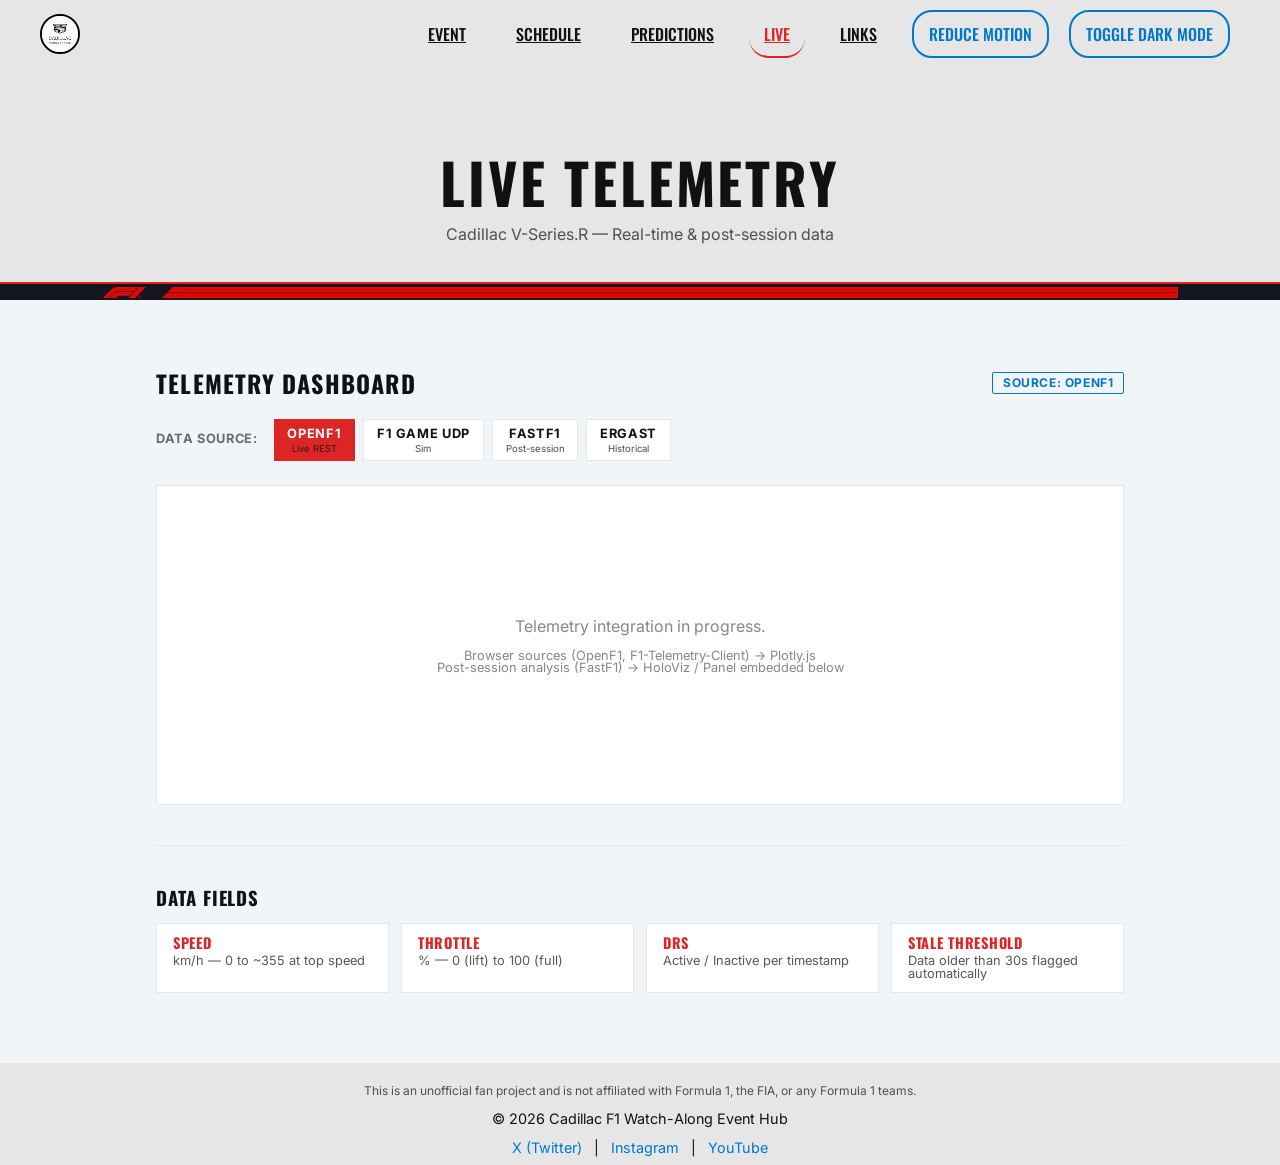
==== live.html @ e5afcd00 "Add multi-page layout, full season countdown, and telemetry skeleton - Countdown: full 24-race 2026 " ====
<!DOCTYPE html>
<html lang="en" id="top">

<head>
  <meta charset="UTF-8" />
  <meta name="viewport" content="width=device-width, initial-scale=1.0" />
  <title>Cadillac F1 | Live Telemetry Dashboard</title>
  <link rel="icon" href="./img/cadillac_favicon.png" />
  <link rel="stylesheet" href="./reset.css" />
  <link rel="stylesheet" href="./styles.css" />
  <link href="https://fonts.googleapis.com/css2?family=Inter:wght@400;700&family=Oswald:wght@700&display=swap" rel="stylesheet">
  <!-- Plotly.js — browser-side visualizations (OpenF1 & F1-Telemetry-Client) -->
  <script src="https://cdn.plot.ly/plotly-2.35.2.min.js" defer></script>
</head>

<body>
  <header class="header-container">
    <div class="header-item">
      <img src="./img/cadillac-logo.jpg" alt="Cadillac Logo" class="brand-logo" />
    </div>
    <div class="navbar">
      <ul>
        <li><a href="index.html#event">Event</a></li>
        <li><a href="schedule.html">Schedule</a></li>
        <li><a href="index.html#predictions">Predictions</a></li>
        <li><a href="live.html" class="nav-active">Live</a></li>
        <li><a href="index.html#links">Links</a></li>
        <li><button id="motion-button">Reduce Motion</button></li>
        <li><button id="theme-button">Toggle Dark Mode</button></li>
      </ul>
    </div>
  </header>

  <div class="page-hero">
    <div class="page-hero-inner">
      <h1>Live Telemetry</h1>
      <p class="page-hero-sub">Cadillac V-Series.R &mdash; Real-time &amp; post-session data</p>
    </div>
  </div>
  <img src="./img/racing_stripe.jpg" alt="F1 Racing Stripe Divider" class="hero-divider-image" />

  <section class="container telemetry-section">

    <!-- Header bar: source badge + stale indicator -->
    <div class="telemetry-header">
      <h2>Telemetry Dashboard</h2>
      <div class="telemetry-meta">
        <span id="telemetry-source-badge" class="telemetry-source-badge">Source: —</span>
        <span id="stale-indicator" class="stale-indicator stale-indicator--hidden" aria-live="polite">
          DATA STALE &mdash; CHECK CONNECTION
        </span>
      </div>
    </div>

    <!-- Source selector -->
    <div class="telemetry-source-selector">
      <p class="source-selector-label">Data source:</p>
      <div class="source-selector-buttons">
        <button class="source-btn source-btn--active" data-source="OpenF1">
          OpenF1 <span class="source-btn-type">Live REST</span>
        </button>
        <button class="source-btn" data-source="F1-Telemetry-Client">
          F1 Game UDP <span class="source-btn-type">Sim</span>
        </button>
        <button class="source-btn" data-source="FastF1">
          FastF1 <span class="source-btn-type">Post-session</span>
        </button>
        <button class="source-btn" data-source="Ergast">
          Ergast <span class="source-btn-type">Historical</span>
        </button>
      </div>
    </div>

    <!-- Chart area -->
    <div id="chart-area" class="chart-area" aria-label="Telemetry chart area">
      <div class="chart-placeholder">
        <p>Telemetry integration in progress.</p>
        <p class="chart-placeholder-sub">
          Browser sources (OpenF1, F1-Telemetry-Client) &rarr; Plotly.js<br>
          Post-session analysis (FastF1) &rarr; HoloViz / Panel embedded below
        </p>
      </div>
    </div>

    <!-- Loading overlay -->
    <div id="loading-overlay" class="loading-overlay loading-overlay--hidden" aria-live="polite">
      <p>Fetching Track Data...</p>
    </div>

    <!-- HoloViz / Panel embed zone (FastF1 post-session) -->
    <div class="holoviz-section">
      <h3>Post-Session Analysis <span class="holoviz-badge">FastF1 + HoloViz</span></h3>
      <p class="holoviz-description">
        Lap-by-lap telemetry analysis powered by
        <a href="https://theoehrly.github.io/Fast-F1/" target="_blank" rel="noopener noreferrer">FastF1</a>
        and rendered via
        <a href="https://holoviz.org" target="_blank" rel="noopener noreferrer">HoloViz / Panel</a>.
        Requires a running Python server (<code>panel serve live_analysis.py</code>).
      </p>
      <div class="holoviz-embed-zone" id="holoviz-embed">
        <div class="chart-placeholder">
          <p>Panel server not connected.</p>
          <p class="chart-placeholder-sub">Run <code>panel serve live_analysis.py --port 5006</code> then reload.</p>
        </div>
      </div>
    </div>

    <!-- Telemetry data key -->
    <div class="telemetry-key">
      <h3>Data Fields</h3>
      <div class="telemetry-key-grid">
        <div class="key-item">
          <span class="key-label">Speed</span>
          <span class="key-desc">km/h &mdash; 0 to ~355 at top speed</span>
        </div>
        <div class="key-item">
          <span class="key-label">Throttle</span>
          <span class="key-desc">% &mdash; 0 (lift) to 100 (full)</span>
        </div>
        <div class="key-item">
          <span class="key-label">DRS</span>
          <span class="key-desc">Active / Inactive per timestamp</span>
        </div>
        <div class="key-item">
          <span class="key-label">Stale threshold</span>
          <span class="key-desc">Data older than 30s flagged automatically</span>
        </div>
      </div>
    </div>

  </section>

  <footer class="footer">
    <p class="disclaimer">
      This is an unofficial fan project and is not affiliated with Formula 1,
      the FIA, or any Formula 1 teams.
    </p>
    <p>&copy; 2026 Cadillac F1 Watch-Along Event Hub</p>
    <div class="social-links">
      <a href="https://x.com/Cadillac" target="_blank" rel="noopener noreferrer">X (Twitter)</a>
      |
      <a href="https://instagram.com/Cadillac" target="_blank" rel="noopener noreferrer">Instagram</a>
      |
      <a href="https://www.youtube.com/@Cadillac" target="_blank" rel="noopener noreferrer">YouTube</a>
    </div>
  </footer>

  <a id="back-to-top" class="back-to-top" href="#top">&#x25B2;</a>

  <script src="live.js"></script>
</body>
</html>
---- styles.css ----
* {
  box-sizing: border-box;
}


/* Why did the CSS developer quit their job?
They couldn't handle the cascading effects of too much specificity! */

html, body {
  margin: 0; 
  padding: 0;
}
/* ============================================================
   COLOR VARIABLES (Light Mode Default + Dark Mode Toggle)
   ============================================================ */
:root {
  /* CSS Variables are a best practice for managing themes! */
  --bg: #f2f5f7;
  --text: #111111;
  --accent: #0077cc;
  --header-footer-bg: #e6e6e6;
  --card-bg: #ffffff;
}

/* The JavaScript adds the 'dark-mode' class to the <body>, which triggers ALL these color changes automatically. */

body.dark-mode {
  --bg: #0e111b;
  --text: #d4d8e3;
  --accent: #c9b037;  /* A gold/yellow accent in dark mode */
  --header-footer-bg: #111522;
  --card-bg: #1b1f2c;
}

body.dark-mode .intro-card {
  /* An even darker shade for key cards to make them stand out slightly against the main background. */
    background: #0d0d0f; 
    box-shadow: 0 4px 10px rgba(255, 255, 255, 0.05);
}

/* ============================================================
   GLOBAL STYLES (UPDATED FOR MODERN TYPOGRAPHY)
   ============================================================ */
html {
    height: 100%;
    scroll-behavior: smooth; 
}

/* ============================================================
   GLOBAL VISITED LINK STYLE
   ============================================================ */
a:visited {
    color: #999999; 
}

body {
  margin: 0;
  background: var(--bg);
  color: var(--text);
  font-family: 'Inter', Arial, Helvetica, sans-serif;
  transition: background 0.4s ease, color 0.4s ease;
  overflow-x: hidden;
}

h1, h2, h3 {
    font-family: 'Oswald', sans-serif;
    font-weight: 700;
    text-transform: uppercase;
    letter-spacing: 0.05em; 
}

h4, h5, h6, p, li, span, a, button {
  color: var(--text);
  transition: color 0.3s ease;
  font-family: 'Inter', Arial, Helvetica, sans-serif;
}

.header-container h1,
.header-container a,
.header-container button {
  color: var(--text);
}

.footer p,
.footer a {
  color: var(--text);
}

.footer .social-links a {
  color: var(--accent);
}

.footer {
  background: var(--header-footer-bg);
  color: var(--text);
  text-align: center;
  padding: 10px;
  width: 100%;
  font-size: 0.9rem;
  transition: background 0.4s ease, color 0.4s ease;
  margin-top: 0; 
}

/* ============================================================
   HEADER (Flexbox)
   ============================================================ */
.header-container {
  display: flex;
  justify-content: space-between;
  align-items: center;
  background: var(--header-footer-bg);
  color: var(--text);
  padding: 10px 40px;
  flex-wrap: wrap;
  transition: background 0.4s ease, color 0.4s ease;
}

.header-item:nth-of-type(1) { text-align: left; }
.header-item:nth-of-type(2) { text-align: right; }

.brand-logo {
  width: 40px;
  height: 40px;
  margin-right: 10px;
  vertical-align: middle;
  border-radius: 50%;
  border-color: black;
  border-width: 2px;
  border-style: solid;
}

/* ============================================================
   THEME TOGGLE BUTTON
   ============================================================ */
#theme-button, #motion-button {
  background: transparent;
  color: var(--accent);
  border: 2px solid var(--accent);
  border-radius: 20px;
  font-size: 1rem;
  padding: 6px 14px;
  cursor: pointer;
  font-weight: 600;
  transition: all 0.3s ease;
}

#theme-button:hover,
#theme-button:focus,
#motion-button:hover,
#motion-button:focus {
  background: var(--accent);
  color: var(--bg);
  text-decoration: underline dotted;
  box-shadow: 0 0 6px var(--accent);
}

/* ============================================================
   NAVBAR
   ============================================================ */

.navbar ul {
    list-style: none;
    padding: 0;
    margin: 0;
    display: flex; 
    align-items: center;
}

.navbar ul li {
  margin: 0 10px;
}

.navbar ul li a, #theme-button, #motion-button {
    font-family: 'Oswald', sans-serif; 
    font-weight: 500; 
    text-transform: uppercase;
    font-size: 1rem;
    padding: 10px 15px; 
    border-radius: 20px;
}

/* Commented out for now. Not 100% sold on it! */
/* .navbar ul li a:hover {
  background: var(--accent);
  color: #000 !important;
} */

.navbar ul li a:visited {
  color: var(--text) !important;
}

/* ============================================================
   HERO
   ============================================================ */
.hero {
  position: relative;
  text-align: center;
  height: 100vh;
  overflow: hidden;
}

/* ============================================================
   HERO DIVIDER IMAGE
   ============================================================ */
.hero-divider-image {
    width: 100%; 
    display: block;
    margin: 0 auto;
    height: 16px; 
    object-fit: cover;
    transform: translateY(-1px); 
    z-index: 10;
}

.hero-img {
  width: 100%;
  height: 100%;
  object-fit: cover;
}

/* ============================================================
   HERO OVERLAY + FLIP CLOCK STYLES
   ============================================================ */
.hero-overlay {
  position: absolute;
  inset: 0;
  display: flex;
  flex-direction: column;
  justify-content: flex-start; 
  align-items: center;     
  padding-top: 50px; 
}

.hero-overlay h2,
.hero-overlay p {
  color: #ffffff;
  z-index: 10;
  text-shadow: 1px 1px 4px rgba(0,0,0,0.8); 
}

.hero-countdown-display {
    text-align: center;
    margin-bottom: 30px;
    font-family: 'Oswald', sans-serif;
    text-transform: uppercase;
    display: flex;
    gap: 15px;
    align-items: flex-end; 
}

.hero-countdown-segment {
    background-color: #2e2d2d; 
    padding: 10px 15px; 
    border-radius: 6px;
    border: 1px solid #333;
    box-shadow: 0 4px 10px rgba(0, 0, 0, 0.4);
    display: flex;
    flex-direction: column;
    align-items: center;
}

.hero-countdown-value {
    font-size: 3rem; 
    font-weight: 550;
    line-height: 1;
    color: #dedddd;
}

.hero-countdown-label {
    font-size: 0.9rem;
    font-weight: 400;
    margin-top: 5px;
    color: #cccccc;
}

@media (max-width: 600px) {
    .hero-countdown-segment {
        padding: 10px 15px;
        gap: 0;
    }
    .hero-countdown-value {
        font-size: 2.5rem; 
    }
    .hero-countdown-label {
        font-size: 0.65rem;
    }
}

.hero-overlay h2,
.hero-overlay p {
  color: #ffffff;
}

/* ============================================================
   INTRO CARD (Modern Floating Block)
   ============================================================ */
   
.intro-card {
  background: var(--card-bg);
  padding: 30px 40px;
  border-radius: 0; 
  text-align: center;
  
  position: relative;
  z-index: 50;
  
  margin-top: 30px;
  margin-bottom: 30px;
  
  box-shadow: 0 4px 8px rgba(0, 0, 0, 0.1); 
}

.intro-card h2 {
    font-size: 1.8rem;
    margin-top: 0; 
}

/* ============================================================
   CARDS + GRID ELEMENTS
   ============================================================ */
.container { 
  max-width: 1000px; 
  margin: 30px auto;
  padding: 0 20px; 
}

.event-grid, .schedule-grid { 
  display: flex; 
  gap: 20px; 
  flex-wrap: wrap; 
}

.card, .schedule-card {
  background: var(--card-bg);
  padding: 15px;
  border-radius: 0;
  flex: 1;
  box-shadow: 0 2px 8px rgba(0, 0, 0, 0.1);
  border: 1px solid rgba(0, 0, 0, 0.05);
  transition: all 0.3s ease; 
}

.card:hover, .schedule-card:hover {
    transform: translateY(-3px); 
    box-shadow: 0 6px 15px rgba(0, 0, 0, 0.15);
}

body.dark-mode .card,
body.dark-mode .schedule-card {
  box-shadow: 0 2px 8px rgba(0, 0, 0, 0.3);
  border: 1px solid rgba(255, 255, 255, 0.1);
}

.card img, .schedule-card img {
  width: 100%;
  border-radius: 0;
  margin-bottom: 10px;
}

.ghost-btn {
  background: transparent;
  border: 1px solid var(--accent);
  color: var(--accent);
  padding: 5px 10px;
  border-radius: 4px;
  cursor: pointer;
  transition: background 0.3s ease, color 0.3s ease;
}

.ghost-btn:hover { 
  background: var(--accent); 
  color: #000; 
}

/* ============================================================
   CARD CONTENT FIXES (Global, Fan Chat, Schedule)
   ============================================================ */
.card ul {
    list-style-position: inside;
    margin: 5px 0 10px 0; 
}

.schedule-card h3 {
  min-height: 3em; /* Ensures all h3s take up the same vertical space */
}

/* ============================================================
   FAN CHAT CARD (Left Card) FIXES
   ============================================================ */
.event-grid .card:first-child {
    padding: 0; 
}

.event-grid .card:first-child img {
    border-radius: 0; 
    margin-bottom: 0; 
}

.event-grid .card:first-child h3,
.event-grid .card:first-child ul {
    padding: 0 15px; 
}
.event-grid .card:first-child h3 {
    padding-top: 20px;
    padding-bottom: 18px; 
}
.event-grid .card:first-child ul {
    padding-bottom: 15px; 
}

.event-grid .card:first-child li {
    list-style: none;
    position: relative;
    padding: 8px 15px 8px 30px;
    margin-bottom: 8px;
    background: var(--header-footer-bg);
    border: 1px solid rgba(0, 0, 0, 0.1);
    
    transition: all 0.2s ease;
}

.event-grid .card:first-child li:hover {
    border-color: var(--accent);
}

.event-grid .card:first-child li::before {
    content: "🏁";
    position: absolute;
    left: 8px;
    font-size: 1.1rem;
    color: var(--accent);
}

/* ============================================================
  I am not the fastest, but I finish.
  I am not the loudest, but I'm heard.
  I am not the flashiest, but I endure.
  What am I?
   ============================================================ */

/* TOP FAN PREDICTIONS STYLES */
.prediction-top-img {
    width: 100%;
    border-radius: 0; 
    margin-bottom: 10px;
}

.prediction-item-card {
    display: flex; 
    align-items: center;
    gap: 15px;
    background: var(--header-footer-bg); 
    padding: 10px 15px;
    margin-bottom: 10px;
    border-radius: 0; 
    box-shadow: 0 1px 3px rgba(0, 0, 0, 0.05);
    border-left: 6px solid transparent; 
    transition: all 0.2s ease;
}

.prediction-driver-img {
    width: 60px; 
    height: 60px;
    border-radius: 50%;
    object-fit: cover;
    flex-shrink: 0; 
    border: 2px solid var(--card-bg); 
}

.prediction-result {
    margin: 2px 0 0 0;
    font-size: 1.1rem;
    font-family: 'Oswald', sans-serif;
    font-weight: 700;
    text-transform: uppercase;
    line-height: 1.2;
}

.prediction-team {
    margin: 0;
    font-size: 0.9rem;
    font-weight: 500;
    color: var(--accent);
}

.prediction-item-card.winner { 
    border-color: #0000FF;
    background: rgba(0, 0, 255, 0.05); 
}
.prediction-item-card.cadillac-high { 
    border-color: #E60026;
    background: rgba(230, 0, 38, 0.05); 
}
.prediction-item-card.underdog { 
    border-color: #FF8700;
    background: rgba(255, 135, 0, 0.05); 
}

/* ============================================================
   CALENDAR CARD: Image & Clickable Content
   ============================================================ */
.calendar-link-wrapper {
    text-decoration: none; 
    color: inherit; 
    display: block;
    transition: all 0.2s ease;
}

.calendar-card {
    padding: 0; 
}

.calendar-card img {
    border-radius: 0; 
    margin-bottom: 0;
}

.calendar-details {
    padding: 15px 20px 20px 20px; 
}

.action-prompt {
    font-size: 0.9rem;
    color: var(--accent); 
    text-align: center;
    margin-top: 15px;
    font-weight: 600;
}

.event-details-list {
    margin: 10px 0;
    list-style: none;
    padding: 0;
    margin: 20px 0;
}

.event-details-list li {
    display: flex;
    align-items: center;
    margin-bottom: 10px;
}

.detail-icon {
    font-size: 1.5rem;
    margin-right: 15px;
    color: var(--accent); 
}

.event-details-list p {
    margin: 0;
    font-size: 1.1rem;
    font-weight: 500;
}

/* ============================================================
   UPDATED CSS: EVENT SECTION (WITH NEW STRUCTURE)
   ============================================================ */

.three-column-grid {
  display: grid;
  grid-template-columns: repeat(auto-fit, minmax(280px, 1fr));
  gap: 20px;
  align-items: stretch;
}

/* ============================================================
   CARD HEIGHT FIX FOR EVENT SECTION
   ============================================================ */

.three-column-grid > .card {
  display: flex;
  flex-direction: column;
  height: 100%;
}

.fan-chat-card,
.predictions-podium-card,
.calendar-card {
  height: 100%;
  display: flex;
  flex-direction: column;
}

.calendar-link-wrapper {
  display: flex;
  flex-direction: column;
  height: 100%;
}

.calendar-details {
  flex-grow: 1;
  display: flex;
  flex-direction: column;
  justify-content: space-between;
}

/* ============================================================
   UNIFIED CARD CONTENT STYLING (ALL THREE CARDS)
   ============================================================ */

/* All three cards get same padding structure */
.fan-chat-card,
.predictions-podium-card,
.calendar-card {
  padding: 0;
  background: var(--card-bg);
  border: 1px solid rgba(0,0,0,0.05);
  box-shadow: 0 2px 8px rgba(0,0,0,0.1);
  transition: all 0.3s ease;
  display: flex;
  flex-direction: column;
}

/* All card images same height and flush with edges */
.fan-chat-card img,
.predictions-podium-card img,
.calendar-card img {
  width: 100%;
  height: 200px;
  object-fit: cover;
  object-position: center;
  border-radius: 0;
  margin-bottom: 0;
}

/* Uniform H3 styling across all cards */
.fan-chat-card h3,
.predictions-podium-card h3,
.calendar-card h3 {
  font-family: 'Oswald', sans-serif;
  text-transform: uppercase;
  font-size: 1.2rem;
  margin: 0;
  padding: 20px 20px 15px 20px;
  text-align: center;
}

/* Unified content list container */
.card-content-list {
  display: flex;
  flex-direction: column;
  gap: 8px;
  padding: 0 20px 15px 20px;
  margin: 0;
  flex-grow: 1;
}

/* Unified content items - same as Quick Links style */
.card-content-item {
  display: flex;
  align-items: center;
  gap: 12px;
  background: var(--header-footer-bg);
  padding: 8px 12px;
  border-left: 6px solid var(--accent);
  box-shadow: 0 1px 3px rgba(0, 0, 0, 0.1);
  transition: all 0.2s ease;
  height: 54px;
  box-sizing: border-box;
}

/* Hover effect like Quick Links */
.card-content-item:hover {
  transform: translateY(-2px);
  box-shadow: 0 4px 10px rgba(0, 0, 0, 0.2);
}

/* Color-coded borders */
.card-content-item[data-color="red-bull"] { border-color: #0000FF; }
.card-content-item[data-color="cadillac"] { border-color: #E60026; }
.card-content-item[data-color="mclaren"] { border-color: #FF8700; }

/* Icon styling */
.card-content-item .content-icon {
  font-size: 1.2rem;
  min-width: 30px;
  text-align: center;
  font-weight: 700;
  font-family: 'Oswald', sans-serif;
}

/* Text container */
.card-content-item .content-text {
  display: flex;
  flex-direction: column;
  text-align: left;
  width: 100%;
  padding-top: 4px;
}

/* Label styling */
.card-content-item .content-label {
  font-size: 0.7rem;
  color: #888;
  text-transform: uppercase;
  margin-bottom: 2px;
  margin-top: 4px;
  line-height: 1.1;
}

/* Name/value styling */
.card-content-item .content-name {
  font-weight: 700;
  font-family: 'Oswald', sans-serif;
  text-transform: uppercase;
  font-size: 0.9rem;
  line-height: 1.2;
  color: var(--text);
}

/* Driver name links - clickable */
.driver-link {
  text-decoration: none;
  color: var(--text) !important;
  transition: color 0.2s ease;
  cursor: pointer;
}

.driver-link:hover {
  color: var(--accent) !important;
  text-decoration: underline;
}

.driver-link .team {
  color: var(--accent);
  font-size: 0.85rem;
}

/* Stats text (predictions card only) */
.prediction-stats {
  text-align: center;
  margin: 0;
  padding: 0 20px 15px 20px;
  font-size: 0.85rem;
  color: #888;
}

/* Bottom link styling - replaces button */
.card-bottom-link {
  display: block;
  text-align: center;
  padding: 0 20px 20px 20px;
  color: var(--accent);
  text-decoration: underline;
  font-weight: 600;
  font-size: 0.95rem;
  transition: color 0.2s ease;
}

.card-bottom-link:hover {
  color: var(--text);
}

/* ============================================================
   RESPONSIVE
   ============================================================ */
@media (max-width: 700px) {
  .three-column-grid {
    grid-template-columns: 1fr;
  }
  .fan-chat-card ul {
    padding: 0 10px;
  }
}

/* ============================================================
   PREDICTIONS GRID (Driver | Driver / Car layout)
   ============================================================ */

.driver-grid {
  display: flex;
  flex-wrap: wrap;
  gap: 30px; 
  justify-content: center;
}

.team-block {
  flex: 1 1 450px; 
  max-width: 550px; 
  display: flex;
  flex-direction: column;
  gap: 15px; 
  padding: 15px;
  background: var(--header-footer-bg); 
  border-radius: 0; 
}

.driver-pair {
  display: flex;
  gap: 15px; 
  justify-content: space-between;
  align-items: flex-start;
}

.driver-card {
  flex: 1 1 48%; 
  background: var(--card-bg);
  border-radius: 0;
  padding: 10px; 
  text-align: center;
  box-shadow: 0 2px 8px rgba(0, 0, 0, 0.1);
  border: 1px solid rgba(0, 0, 0, 0.05);
  transition: transform 0.2s, background 0.3s ease;
}

/* Forty-two. The ultimate answer to the ultimate question... of layout.
   Built by Shawn Blackman · 
   https://www.linkedin.com/in/shawn-blackman-gis?
*/

.driver-card img {
  width: 100%;
  aspect-ratio: 4 / 5; 
  object-fit: cover;
  object-position: center top;
  border-radius: 0;
}

.driver-card:hover { 
  transform: scale(1.03); 
}

.car-row {
  width: 100%;
}

.car-card {
  background: var(--card-bg);
  border-radius: 0; 
  padding: 0; 
  text-align: center;
  width: 100%;
  box-shadow: 0 2px 8px rgba(0,0,0,0.1);
  border: 1px solid rgba(0,0,0,0.05);
  transition: transform 0.2s, background 0.3s ease;
}

.car-card img {
  width: 100%;
  aspect-ratio: 3 / 1; 
  object-fit: cover; 
  border-radius: 0; 
}

.car-card h4 {
  padding: 10px 0; 
  margin: 0; 
}

.car-card:hover { 
  transform: scale(1.03); 
}

.select-btn {
  background: var(--accent);
  color: #000;
  border: none;
  padding: 6px 12px;
  border-radius: 4px;
  cursor: pointer;
  margin-top: 8px;
  font-weight: 700;
  text-transform: uppercase; 
  letter-spacing: 0.05em;
  transition: background 0.3s ease;
}

.select-btn:hover { 
  background: #e4c54a; 
}

/* ============================================================
   DRIVER + CAR CARD TYPOGRAPHY & LONG NAME FIX (FINAL)
   ============================================================ */
.driver-card h4,
.car-card h4 {
    color: var(--text); 
    font-family: 'Oswald', sans-serif;
    font-weight: 700;
    font-size: 1.15rem; 
    text-transform: uppercase;
    letter-spacing: 0.05em; 
    margin: 8px 0; 
    text-align: center;
    width: 100%; 
    
    white-space: nowrap;      
    overflow: hidden;         
    text-overflow: ellipsis;  
}

body.dark-mode .driver-card h4,
body.dark-mode .car-card h4 {
    text-shadow: 0 0 5px var(--accent), 
                 0 0 8px rgba(255, 255, 255, 0.4);
}

/* ============================================================
   VIDEO WRAPPER (Responsive 16:9 Aspect Ratio)
   ============================================================ */

.video-wrapper {
  position: relative;
  padding-bottom: 56.25%; 
  height: 0;
  overflow: hidden;
  border-radius: 0;
  margin-top: 10px; 
}

.video-wrapper iframe {
  position: absolute;
  top: 0;
  left: 0;
  width: 100%;
  height: 100%;
}

/* ============================================================
   FOOTER + SOCIAL LINKS
   ============================================================ */
.footer {
  background: var(--header-footer-bg);
  color: var(--text);
  text-align: center;
  padding: 10px;
  width: 100%;
  font-size: 0.9rem;
  transition: background 0.4s ease, color 0.4s ease;
  margin-top: 30px; 
}

.disclaimer {
    font-size: 0.75rem; 
    opacity: 0.7;      
    margin-bottom: 5px; 
}

.social-links {
  margin-top: 6px;
}

.social-links a {
  color: var(--accent);
  margin: 0 8px;
  text-decoration: none;
  transition: color 0.3s ease;
}

.social-links a:hover {
  color: #fff;
}

body.light-mode .social-links a:hover {
  color: #000;
}

/* ============================================================
   LINKS GRID (Two-Column Layout)
   ============================================================ */
.links-grid {
    display: flex;
    gap: 20px;
    justify-content: center;
    flex-wrap: wrap; 
    margin-top: 20px;
}

.links-grid .card {
    flex: 1 1 350px; 
    padding: 20px;
}

.video-card {
    text-align: center; 
}

/* ============================================================
   INNER LINK CARDS (Colorized Mini-Cards - The Verge Style)
   ============================================================ */
.link-list-card .link-item-container {
    display: flex;
    flex-direction: column;
    gap: 8px; 
    margin-top: 15px;
}

.link-item-card {
    background: var(--header-footer-bg); 
    padding: 13.5px 15px; 
    border-radius: 0;
    transition: all 0.2s ease;
    box-shadow: 0 1px 3px rgba(0, 0, 0, 0.05);
    border-left: 6px solid transparent; 
}

.f1-color-1 { border-color: #E60026; background: rgba(230, 0, 38, 0.05); } 
.f1-color-2 { border-color: #00D2BE; background: rgba(0, 210, 190, 0.05); } 
.f1-color-3 { border-color: #2299FF; background: rgba(34, 153, 255, 0.05); } 
.f1-color-4 { border-color: #FF8700; background: rgba(255, 135, 0, 0.05); } 
.f1-color-5 { border-color: #777777; background: rgba(119, 119, 119, 0.05); }

.link-item-card:hover {
    transform: translateY(-2px);
    box-shadow: 0 4px 10px rgba(0, 0, 0, 0.2); 
    background: var(--header-footer-bg); 
}


.link-item-card a {
    text-decoration: none;
    font-size: 1.1rem;
    font-weight: 700;
    color: var(--text) !important; 
    display: flex;
    justify-content: space-between;
    align-items: center;
}

.link-item-card a span {
    color: var(--accent);
    font-size: 1.2rem;
    font-weight: 900;
}

.f1-color-1:hover a { color: #E60026 !important; }
.f1-color-2:hover a { color: #00D2BE !important; }
.f1-color-3:hover a { color: #2299FF !important; }
.f1-color-4:hover a { color: #FF8700 !important; }

.link-item-card:hover a {
    text-decoration: underline; 
    opacity: 1;
}

.link-item-card:hover a span {
    color: inherit; 
}

/* ============================================================
   VISITED LINK INDICATOR (for Quick Links Card)
   ============================================================ */

.link-item-card a:visited {
    color: #888888 !important; 
    font-weight: 500; 
}

.link-item-card a:visited:hover {
    color: var(--text) !important; 
    text-decoration: underline;
}

body.dark-mode .link-item-card a:visited {
    color: #666666 !important; 
}

/* ============================================================
   RSVP FORM (Card Styling & Consistency)
   ============================================================ */

.rsvp-main-card {
    background: var(--card-bg); 
    padding: 30px; 
    border-radius: 0;
    box-shadow: 0 4px 10px rgba(0, 0, 0, 0.1);
    margin-top: 15px; 
    border: 1px solid rgba(0, 0, 0, 0.05); 
}

body.dark-mode .rsvp-main-card {
    box-shadow: 0 4px 10px rgba(255, 255, 255, 0.05);
    border: 1px solid rgba(255, 255, 255, 0.1);
}

.rsvp-container {
    display: flex;
    flex-direction: row;
    gap: 20px;
    width: 100%;
    padding-bottom: 30px; 
    border-bottom: 1px solid var(--header-footer-bg);
}

.rsvp-main-card {
    box-shadow: 
        0 0 10px rgba(0, 119, 204, 0.45), 
        0 0 30px rgba(128, 0, 128, 0.2); 
    border-radius: 0;
}

.rsvp-para {
    width: 55%;
    padding-right: 10px;
}

.rsvp-participants {
    width: 45%;
    padding: 15px; 
    border-radius: 0;
    background: var(--header-footer-bg); 
}

.rsvp-participants p {
    margin: 5px 0;
    font-size: 0.9rem; 
}

.form-container {
    display: flex;
    flex-direction: column;
    gap: 20px; 
    margin-top: 30px; 
}

/* This CSS Grid is used to align the form labels 
(150px fixed width) and input fields 
(1fr for the rest of the space). */

#rsvp-form {
    display: grid;
    grid-template-columns: 150px 1fr; 
    gap: 15px 20px;
    align-items: center;
}

#rsvp-form label {
    font-weight: 700;
    text-transform: uppercase;
    letter-spacing: 0.05em;
    font-family: 'Oswald', sans-serif; 
    color: var(--text); 
}

#rsvp-form input {
    padding: 10px;
    border: 1px solid var(--text);
    border-radius: 4px;
    background: var(--bg);
    color: var(--text);
    transition: border-color 0.3s ease;
    width: 100%;
    box-sizing: border-box; 
    font-family: 'Inter', Arial, Helvetica, sans-serif; 
}

#rsvp-form input:focus {
    border-color: var(--accent);
    outline: none;
}

/* The use of `!important` is often discouraged but necessary here. 
It ensures that the success/error styling **always** overrides 
the default input field styling and any other base styles applied to inputs. */

.success {
    border-style: solid !important;
    border-width: 3px !important; 
    border-color: #38b000 !important; 
    background: #e0ffe0 !important; 
    box-shadow: none !important;
    animation: none !important; 
}

.error {
    border-style: solid;
    border-width: 3px !important; 
    border-color: #e32636 !important; 
    background: #ffe5e5 !important; 
    color: #a30000 !important;
    animation: error-pulse 1s infinite alternate; 
}

@keyframes error-pulse {
    from {
        box-shadow: 0 0 5px rgba(227, 38, 54, 0.5);
    }
    to {
        box-shadow: 0 0 10px rgba(227, 38, 54, 0.8), 0 0 15px rgba(227, 38, 54, 0.4);
    }
}

/* ============================================================
   BACK TO TOP BUTTON
   ============================================================ */
   /* 'position: fixed' keeps the button in the same spot on the screen, 
   even as the user scrolls. 
   The `opacity: 0` and `visibility: hidden` 
   hide it until the JS adds the `.show` class. */
.back-to-top {
    position: fixed;
    bottom: 25px; 
    right: 25px; 
    z-index: 9999; 
    
    background: var(--accent);
    color: var(--header-footer-bg); 
    border: none;
    border-radius: 50%;
    width: 45px;
    height: 45px;
    display: flex;
    justify-content: center;
    align-items: center;
    font-size: 1.5rem;
    text-decoration: none;
    cursor: pointer;
    box-shadow: 0 4px 8px rgba(0, 0, 0, 0.4);
    
    opacity: 0;
    visibility: hidden;
    transition: opacity 0.3s ease, visibility 0.3s ease;
}

.back-to-top:hover {
    background: #e4c54a; 
    color: #111111;
}

.back-to-top.show {
    opacity: 1;
    visibility: visible;
}

/* ------------------------------------------------------------
   RESPONSIVE ADJUSTMENT for RSVP
   ------------------------------------------------------------ */
@media (max-width: 700px) {
    .rsvp-container {
        flex-direction: column;
        padding-bottom: 20px;
    }
    
    .rsvp-para, .rsvp-participants {
        width: 100%;
        padding-right: 0;
    }
    
    .rsvp-main-card {
      padding: 20px;
    }
    
    #rsvp-form {
        grid-template-columns: 1fr; 
    }
}

/* ============================================================
   RESPONSIVE
   ============================================================ */
@media (max-width: 700px) {
  .header-container { 
    flex-direction: column; 
    text-align: center; 
  }
  .navbar ul { 
    gap: 8px; 
  }
  .team-block {
      flex-direction: column;
      max-width: 100%;
  }
  .driver-pair {
      flex-direction: column;
      gap: 10px;
  }
  .driver-card, .car-card { 
    flex: 1 1 100%; 
  }
  .footer { 
    font-size: 0.8rem; 
  }
}

/* ============================================================
   DRIVER HIGHLIGHT ANIMATION (ADJUSTED VERSION)
   ============================================================ */
/* The animation keyframes for the driver highlight feature. 
It's a combination of glowing (box-shadow) 
and a more noticeable back-and-forth rotation (wiggle). 
Enhanced with smoother easing and stronger rotation for better visibility. */

@keyframes glow-wiggle {
  0% {
    box-shadow: 0 0 0px var(--accent);
    transform: scale(1) rotate(0deg);
  }
  25% {
    box-shadow: 0 0 15px var(--accent), 0 0 25px rgba(201, 176, 55, 0.3);
    transform: scale(1.03) rotate(-2.5deg);
  }
  50% {
    box-shadow: 0 0 25px var(--accent), 0 0 35px rgba(201, 176, 55, 0.5);
    transform: scale(1.05) rotate(2.5deg);
  }
  75% {
    box-shadow: 0 0 15px var(--accent), 0 0 25px rgba(201, 176, 55, 0.3);
    transform: scale(1.03) rotate(-2.5deg);
  }
  100% {
    box-shadow: 0 0 0px var(--accent);
    transform: scale(1) rotate(0deg);
  }
}

.driver-highlight {
  animation: glow-wiggle 1.2s ease-in-out;
  z-index: 10;
  position: relative;
}

/* ============================================================
   REDUCE MOTION: Disable animations when preference is set
   ============================================================ */
/* Only disable the animated/complex effects, keep basic transitions */
body.reduce-motion .driver-highlight {
  animation: none !important;
}

body.reduce-motion #modal-stage1-img {
  animation: none !important;
  /* Keep instant visibility instead of animated entrance */
  transform: translateY(0) scale(1) !important;
  opacity: 1 !important;
}

body.reduce-motion #modal-stage2-img {
  transition: none !important;
  transform: scale(1) !important;
}

/* Also respect system preference for reduced motion */
@media (prefers-reduced-motion: reduce) {
  .driver-highlight {
    animation: none !important;
  }
  
  #modal-stage1-img {
    animation: none !important;
    transform: translateY(0) scale(1) !important;
    opacity: 1 !important;
  }
  
  #modal-stage2-img {
    transition: none !important;
    transform: scale(1) !important;
  }
}

/* ============================================================
   SUCCESS MODAL STYLES (Two-stage) - WITH SMOOTH TRANSITIONS
   ============================================================ */

/* This section controls the appearance and animations
   of the two-stage success modal. Stage 1 shows a GIF, Stage 2 shows
   a split-panel message. All transitions are smooth and polished. */

/* Base modal stage container (both stage1 and stage2 sit above page content) */
/* We start with opacity: 0 and display: none.
   When JavaScript adds the 'show' class, we fade in smoothly. */
.modal-stage {
  position: fixed;
  left: 0;
  top: 0;
  width: 100%;
  height: 100vh;
  display: none; /* shown when active */
  align-items: center;
  justify-content: center;
  z-index: 99999;
  background: rgba(0,0,0,0);
  opacity: 0;
  transition: opacity 0.6s ease, background 0.6s ease;
}

/* Stage 1: full-screen GIF center */
.modal-stage.stage1 .stage1-inner {
  display: flex;
  align-items: center;
  justify-content: center;
  width: 100%;
  height: 100%;
  outline: none;
}

/* The GIF starts slightly below and scaled down,
   then smoothly animates into position when the modal appears */
#modal-stage1-img {
  max-width: 90%;
  max-height: 80vh;
  object-fit: contain;
  box-shadow: 0 20px 40px rgba(0,0,0,0.6);
  border-radius: 10px;
  transform-origin: center;
  /* Start with subtle offset and scale for smooth entrance */
  transform: translateY(20px) scale(0.95);
  opacity: 0;
  transition: transform 0.5s ease-out, opacity 0.5s ease-out;
}

/* When the parent modal gets the 'show' class,
   the image animates to full opacity and proper position */
.modal-stage.show #modal-stage1-img {
  transform: translateY(0) scale(1);
  opacity: 1;
}

/* Stage 2: split panel (text-left / image-right)
   We'll do a 60/40 split for text emphasis (per your choice B)
*/
.modal-stage.stage2 {
  display: none;
}

.stage2-panel {
  width: min(880px, 94%);
  max-width: 94%;
  background: linear-gradient(180deg, rgba(255,255,255,1), rgba(250,250,250,1));
  color: #111;
  border-radius: 12px;
  display: grid;
  grid-template-columns: 60% 40%;
  gap: 0;
  align-items: center;
  padding: 26px;
  box-shadow: 0 30px 60px rgba(0,0,0,0.5);
  position: relative;
  overflow: hidden;
}

body.dark-mode .stage2-panel {
  background: linear-gradient(180deg, #11141a, #0e1116);
  color: #f2f4f7;
}

.stage2-left {
  padding: 12px 22px;
  display: flex;
  flex-direction: column;
  gap: 14px;
  align-items: flex-start;
}

.modal-title {
  font-family: 'Oswald', sans-serif;
  font-size: 1.6rem;
  font-weight: 700;
  margin: 0;
  line-height: 1.1;
}

.modal-sub {
  margin: 0;
  font-size: 1rem;
  color: rgba(0,0,0,0.7);
}

body.dark-mode .modal-sub {
  color: rgba(255,255,255,0.75);
}

.stage2-right {
  display: flex;
  align-items: center;
  justify-content: center;
  padding: 8px;
  background: linear-gradient(180deg, rgba(0,0,0,0.02), rgba(0,0,0,0.04));
}

/* The stage 2 image can pulse (scale up/down)
   via JavaScript for extra visual interest */
#modal-stage2-img {
  width: 90%;
  max-width: 300px;
  height: auto;
  object-fit: cover;
  border-radius: 8px;
  transform-origin: center;
  transition: transform 320ms ease;
  box-shadow: 0 10px 30px rgba(0,0,0,0.25);
}

/* small close button */
.modal-close {
  position: absolute;
  right: 12px;
  top: 8px;
  background: transparent;
  border: none;
  font-size: 1.4rem;
  color: inherit;
  cursor: pointer;
  padding: 6px;
  line-height: 1;
}

/* When JavaScript adds 'show' class,
   the modal background fades in and becomes visible */
/* show helpers */
.modal-stage.show {
  display: flex;
  opacity: 1;
  background: rgba(0,0,0,0.75);
}

/* Stage 2 panel starts slightly below and transparent,
   then smoothly slides up and fades in when shown */
/* fade and scale animation for stage2 panel */
.stage2-panel {
  transform: translateY(30px) scale(0.95);
  opacity: 0;
  transition: transform 0.4s ease-out, opacity 0.4s ease-out;
}

.modal-stage.stage2.show .stage2-panel {
  transform: translateY(0) scale(1);
  opacity: 1;
}

/* ==========================
   Dark Mode Overrides
   ========================== */

/* Make modal background semi-transparent */
#success-modal-stage1,
#success-modal-stage2 {
  background-color: rgba(0,0,0,0.85); /* instead of solid black */
}

body.dark-mode #modal-close-btn {
  background-color: #333;
  color: #fff;
}

body.dark-mode .hero-countdown-segment {
  background-color: #1e1e1e;
  border-color: #444;
}

body.dark-mode #modal-stage2-img {
  filter: brightness(0.9);
}

/* ==============================================
   LIVE TELEMETRY SECTION
   ============================================== */
.telemetry-section {
  padding: 2.5rem 1rem;
}

.telemetry-header {
  display: flex;
  flex-wrap: wrap;
  align-items: center;
  gap: 0.75rem;
  margin-bottom: 1.5rem;
}

.telemetry-header h2 {
  margin: 0;
}

.telemetry-meta {
  display: flex;
  flex-wrap: wrap;
  align-items: center;
  gap: 0.75rem;
  margin-left: auto;
}

/* Provenance badge — shows which TelemetryProvider is active */
.telemetry-source-badge {
  font-size: 0.75rem;
  font-family: 'Inter', sans-serif;
  font-weight: 700;
  text-transform: uppercase;
  letter-spacing: 0.05em;
  padding: 0.25rem 0.6rem;
  border: 1px solid var(--accent);
  color: var(--accent);
  border-radius: 2px;
}

/* Stale data indicator — mirrors ITelemetryService.isDataStale() */
.stale-indicator {
  font-size: 0.75rem;
  font-family: 'Inter', sans-serif;
  font-weight: 700;
  text-transform: uppercase;
  letter-spacing: 0.05em;
  padding: 0.25rem 0.6rem;
  background-color: #dc2626;
  color: #ffffff;
  border-radius: 2px;
  animation: pulse-stale 1.5s infinite;
}

.stale-indicator--hidden {
  display: none;
}

@keyframes pulse-stale {
  0%, 100% { opacity: 1; }
  50%       { opacity: 0.5; }
}

/* Chart area — Plotly.js / HoloViz iframe mounts here */
.chart-area {
  background-color: var(--card-bg);
  border: 1px solid var(--header-footer-bg);
  border-radius: 2px;
  min-height: 320px;
  display: flex;
  align-items: center;
  justify-content: center;
  position: relative;
}

.chart-placeholder {
  text-align: center;
  padding: 2rem;
  color: var(--text);
  opacity: 0.5;
}

.chart-placeholder-sub {
  font-size: 0.8rem;
  margin-top: 0.5rem;
}

/* Loading overlay */
.loading-overlay {
  position: absolute;
  inset: 0;
  display: flex;
  align-items: center;
  justify-content: center;
  background-color: rgba(0, 0, 0, 0.6);
  color: #ffffff;
  font-family: 'Inter', sans-serif;
  font-size: 0.9rem;
  border-radius: 2px;
}

.loading-overlay--hidden {
  display: none;
}

@media (max-width: 700px) {
  .telemetry-header {
    flex-direction: column;
    align-items: flex-start;
  }
  .telemetry-meta {
    margin-left: 0;
  }
}

/* ==============================================
   COUNTDOWN — LIVE & UPCOMING STATES
   ============================================== */

/* "RACE IS LIVE!" — large, V-Red, pulsing */
.countdown-live {
  font-family: 'Oswald', sans-serif;
  font-size: clamp(2.5rem, 8vw, 5rem);
  font-weight: 700;
  color: #dc2626;
  text-transform: uppercase;
  letter-spacing: 0.05em;
  text-align: center;
  padding: 0.5rem 1rem;
  animation: live-pulse 1.2s ease-in-out infinite;
  line-height: 1.1;
}

@keyframes live-pulse {
  0%, 100% { opacity: 1; text-shadow: 0 0 20px rgba(220, 38, 38, 0.6); }
  50%       { opacity: 0.75; text-shadow: 0 0 40px rgba(220, 38, 38, 0.9); }
}

body.reduce-motion .countdown-live {
  animation: none;
}

/* "UPCOMING — Round X of 24" subtitle */
.countdown-subtitle {
  width: 100%;
  text-align: center;
  margin-top: 0.75rem;
  font-family: 'Inter', sans-serif;
  font-size: clamp(0.85rem, 2vw, 1rem);
  font-weight: 700;
  text-transform: uppercase;
  letter-spacing: 0.08em;
  color: var(--text);
  opacity: 0.85;
  display: flex;
  align-items: center;
  justify-content: center;
  gap: 0.75rem;
  flex-wrap: wrap;
}

.countdown-round {
  font-weight: 400;
  opacity: 0.6;
  font-size: 0.8em;
}

/* "2026 Season Complete" */
.countdown-complete {
  font-family: 'Inter', sans-serif;
  font-size: clamp(1rem, 3vw, 1.5rem);
  text-align: center;
  color: var(--text);
  opacity: 0.7;
  padding: 1rem;
}

/* ==============================================
   SHARED: SUB-PAGE HERO (schedule, live)
   ============================================== */
.page-hero {
  background-color: var(--header-footer-bg);
  padding: 3rem 1.5rem 2rem;
  text-align: center;
  border-bottom: 3px solid #dc2626;
}

.page-hero-inner {
  max-width: 800px;
  margin: 0 auto;
}

.page-hero h1 {
  font-family: 'Oswald', sans-serif;
  font-size: clamp(2rem, 6vw, 3.5rem);
  font-weight: 700;
  text-transform: uppercase;
  color: var(--text);
  margin-bottom: 0.4rem;
}

.page-hero-sub {
  font-family: 'Inter', sans-serif;
  font-size: 1rem;
  color: var(--text);
  opacity: 0.7;
  margin-bottom: 0.5rem;
}

.page-hero-disclaimer {
  font-size: 0.75rem;
  font-family: 'Inter', sans-serif;
  color: var(--text);
  opacity: 0.5;
  font-style: italic;
}

/* Active nav link styling */
.nav-active {
  color: #dc2626 !important;
  border-bottom: 2px solid #dc2626;
}

/* Section footer link (e.g. "View Full Calendar" button) */
.section-footer-link {
  text-align: center;
  margin-top: 2rem;
  padding-bottom: 0.5rem;
}

/* ==============================================
   LIVE TEASER CARD (index.html)
   ============================================== */
.live-teaser-section {
  padding: 2rem 1rem;
}

.live-teaser-card {
  background-color: var(--card-bg);
  border: 1px solid var(--header-footer-bg);
  border-left: 4px solid #dc2626;
  padding: 2rem;
  display: flex;
  align-items: center;
  justify-content: space-between;
  gap: 1.5rem;
  flex-wrap: wrap;
}

.live-teaser-text h2 {
  margin-bottom: 0.5rem;
}

.live-teaser-text p {
  font-size: 0.9rem;
  margin-bottom: 1rem;
  max-width: 520px;
  opacity: 0.85;
}

.live-teaser-badge {
  font-family: 'Oswald', sans-serif;
  font-size: 1.1rem;
  font-weight: 700;
  letter-spacing: 0.1em;
  color: #dc2626;
  display: flex;
  align-items: center;
  gap: 0.5rem;
  white-space: nowrap;
}

/* Pulsing live dot */
.live-dot {
  display: inline-block;
  width: 10px;
  height: 10px;
  background-color: #dc2626;
  border-radius: 50%;
  animation: dot-pulse 1.4s ease-in-out infinite;
}

@keyframes dot-pulse {
  0%, 100% { transform: scale(1);   opacity: 1; }
  50%       { transform: scale(1.5); opacity: 0.6; }
}

body.reduce-motion .live-dot {
  animation: none;
}

/* ==============================================
   SCHEDULE PAGE
   ============================================== */
.schedule-page {
  padding-top: 2rem;
}

/* Next race strip */
.next-race-strip {
  display: flex;
  align-items: center;
  gap: 0.75rem;
  flex-wrap: wrap;
  background-color: #dc2626;
  color: #ffffff;
  padding: 0.6rem 1.2rem;
  margin-bottom: 2rem;
  font-family: 'Inter', sans-serif;
  font-size: 0.85rem;
  font-weight: 700;
  text-transform: uppercase;
  letter-spacing: 0.05em;
}

.next-race-label {
  opacity: 0.75;
  font-size: 0.75rem;
}

.next-race-name {
  font-size: 1rem;
}

.next-race-sep {
  opacity: 0.5;
}

.next-race-countdown {
  font-family: 'Oswald', sans-serif;
  font-size: 1rem;
  letter-spacing: 0.08em;
}

/* Race card grid */
.race-grid {
  display: grid;
  grid-template-columns: repeat(auto-fill, minmax(260px, 1fr));
  gap: 1rem;
  padding-bottom: 3rem;
}

.race-card {
  background-color: var(--card-bg);
  border: 1px solid var(--header-footer-bg);
  padding: 1.25rem;
  display: flex;
  flex-direction: column;
  gap: 0.4rem;
  position: relative;
  transition: transform 0.15s ease, box-shadow 0.15s ease;
}

.race-card:hover {
  transform: translateY(-2px);
  box-shadow: 0 4px 16px rgba(0,0,0,0.15);
}

.race-card--next {
  border-left: 4px solid #dc2626;
}

.race-card--completed {
  opacity: 0.55;
}

.race-card--live {
  border-left: 4px solid #dc2626;
  animation: card-live-glow 1.5s ease-in-out infinite;
}

@keyframes card-live-glow {
  0%, 100% { box-shadow: 0 0 0 rgba(220,38,38,0); }
  50%       { box-shadow: 0 0 12px rgba(220,38,38,0.4); }
}

body.reduce-motion .race-card--live {
  animation: none;
}

.race-card-header {
  display: flex;
  align-items: center;
  justify-content: space-between;
  margin-bottom: 0.25rem;
}

.race-round {
  font-family: 'Inter', sans-serif;
  font-size: 0.7rem;
  font-weight: 700;
  letter-spacing: 0.1em;
  opacity: 0.5;
  text-transform: uppercase;
}

.race-status-badge {
  font-family: 'Inter', sans-serif;
  font-size: 0.65rem;
  font-weight: 700;
  text-transform: uppercase;
  letter-spacing: 0.08em;
  padding: 0.15rem 0.45rem;
  border-radius: 2px;
}

.race-status--upcoming  { background-color: var(--header-footer-bg); color: var(--text); }
.race-status--completed { background-color: transparent; border: 1px solid; opacity: 0.6; color: var(--text); }
.race-status--live      { background-color: #dc2626; color: #ffffff; }

.race-flag {
  font-size: 1.8rem;
  line-height: 1;
}

.race-name {
  font-family: 'Oswald', sans-serif;
  font-size: 1.1rem;
  font-weight: 700;
  text-transform: uppercase;
  color: var(--text);
  margin: 0;
}

.race-circuit {
  font-size: 0.8rem;
  font-family: 'Inter', sans-serif;
  color: var(--text);
  opacity: 0.75;
  margin: 0;
}

.race-location {
  font-size: 0.75rem;
  font-family: 'Inter', sans-serif;
  color: var(--text);
  opacity: 0.55;
  margin: 0;
}

.race-dates {
  display: flex;
  flex-direction: column;
  gap: 0.2rem;
  margin-top: 0.4rem;
  padding-top: 0.5rem;
  border-top: 1px solid var(--header-footer-bg);
}

.race-date-item {
  font-size: 0.75rem;
  font-family: 'Inter', sans-serif;
  color: var(--text);
  opacity: 0.7;
}

.race-date-label {
  font-weight: 700;
  margin-right: 0.3rem;
  text-transform: uppercase;
  font-size: 0.65rem;
  letter-spacing: 0.05em;
}

.race-card-countdown {
  margin-top: 0.5rem;
  font-family: 'Oswald', sans-serif;
  font-size: 0.9rem;
  color: #dc2626;
  font-weight: 700;
  letter-spacing: 0.05em;
}

.race-card-live-pulse {
  margin-top: 0.5rem;
  font-size: 0.75rem;
  font-weight: 700;
  color: #dc2626;
  text-transform: uppercase;
  letter-spacing: 0.08em;
  display: flex;
  align-items: center;
  gap: 0.4rem;
}

/* ==============================================
   LIVE PAGE — SOURCE SELECTOR
   ============================================== */
.telemetry-source-selector {
  display: flex;
  align-items: center;
  gap: 1rem;
  flex-wrap: wrap;
  margin-bottom: 1.5rem;
}

.source-selector-label {
  font-size: 0.8rem;
  font-family: 'Inter', sans-serif;
  font-weight: 700;
  text-transform: uppercase;
  letter-spacing: 0.05em;
  opacity: 0.6;
  white-space: nowrap;
}

.source-selector-buttons {
  display: flex;
  gap: 0.5rem;
  flex-wrap: wrap;
}

.source-btn {
  font-family: 'Inter', sans-serif;
  font-size: 0.8rem;
  font-weight: 700;
  padding: 0.4rem 0.8rem;
  border: 1px solid var(--header-footer-bg);
  background-color: var(--card-bg);
  color: var(--text);
  cursor: pointer;
  text-transform: uppercase;
  letter-spacing: 0.05em;
  transition: border-color 0.15s, background-color 0.15s;
  display: flex;
  flex-direction: column;
  align-items: center;
  gap: 0.1rem;
}

.source-btn:hover {
  border-color: #dc2626;
}

.source-btn--active {
  border-color: #dc2626;
  background-color: #dc2626;
  color: #ffffff;
}

.source-btn-type {
  font-size: 0.6rem;
  font-weight: 400;
  opacity: 0.75;
  text-transform: none;
  letter-spacing: 0;
}

/* HoloViz section */
.holoviz-section {
  margin-top: 2.5rem;
}

.holoviz-section h3 {
  display: flex;
  align-items: center;
  gap: 0.75rem;
  margin-bottom: 0.5rem;
}

.holoviz-badge {
  font-size: 0.7rem;
  font-family: 'Inter', sans-serif;
  font-weight: 700;
  text-transform: uppercase;
  letter-spacing: 0.08em;
  padding: 0.2rem 0.5rem;
  border: 1px solid var(--accent);
  color: var(--accent);
  border-radius: 2px;
}

.holoviz-description {
  font-size: 0.85rem;
  margin-bottom: 1rem;
  opacity: 0.75;
  line-height: 1.5;
}

.holoviz-embed-zone {
  background-color: var(--card-bg);
  border: 1px dashed var(--header-footer-bg);
  min-height: 300px;
  display: flex;
  align-items: center;
  justify-content: center;
}

/* Telemetry key */
.telemetry-key {
  margin-top: 2.5rem;
  padding-top: 1.5rem;
  border-top: 1px solid var(--header-footer-bg);
}

.telemetry-key h3 {
  margin-bottom: 1rem;
}

.telemetry-key-grid {
  display: grid;
  grid-template-columns: repeat(auto-fill, minmax(200px, 1fr));
  gap: 0.75rem;
}

.key-item {
  background-color: var(--card-bg);
  border: 1px solid var(--header-footer-bg);
  padding: 0.75rem 1rem;
  display: flex;
  flex-direction: column;
  gap: 0.25rem;
}

.key-label {
  font-family: 'Oswald', sans-serif;
  font-size: 0.9rem;
  font-weight: 700;
  text-transform: uppercase;
  letter-spacing: 0.05em;
  color: #dc2626;
}

.key-desc {
  font-family: 'Inter', sans-serif;
  font-size: 0.8rem;
  opacity: 0.7;
}

@media (max-width: 700px) {
  .live-teaser-card {
    flex-direction: column;
    align-items: flex-start;
  }
  .next-race-strip {
    flex-direction: column;
    align-items: flex-start;
    gap: 0.3rem;
  }
  .race-grid {
    grid-template-columns: 1fr;
  }
  .telemetry-source-selector {
    flex-direction: column;
    align-items: flex-start;
  }
}
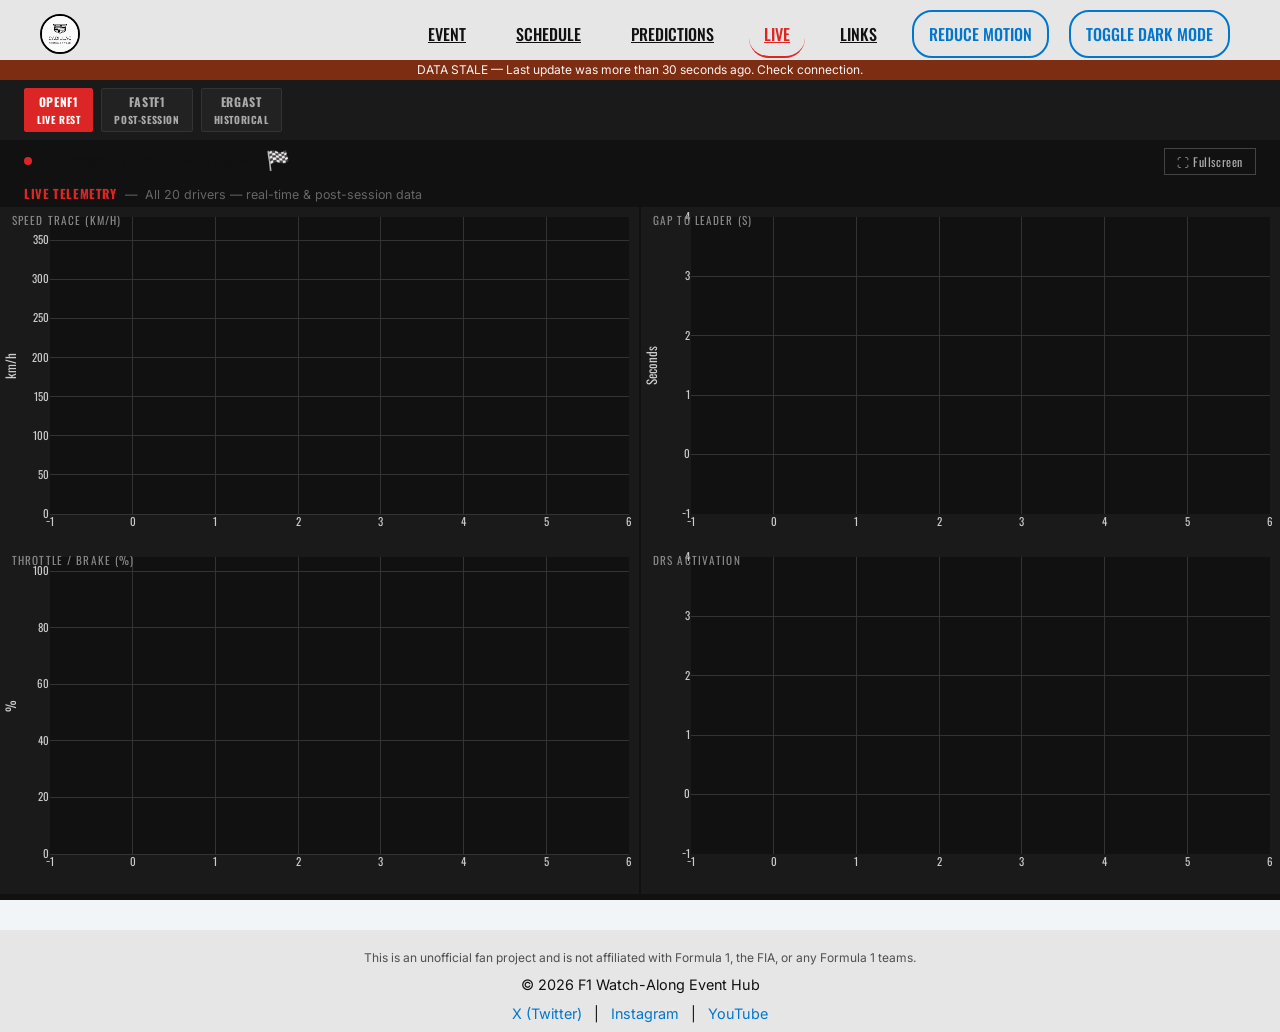
==== commit 4f0471e4: "Build OpenF1 live telemetry dashboard on live.html Dashboard layout: - Full-viewport dark grid: 2×2 " ====
--- a/live.html
+++ b/live.html
@@ -4,13 +4,85 @@
 <head>
   <meta charset="UTF-8" />
   <meta name="viewport" content="width=device-width, initial-scale=1.0" />
-  <title>Cadillac F1 | Live Telemetry Dashboard</title>
+  <title>F1 Live Telemetry | 2026 Season</title>
   <link rel="icon" href="./img/cadillac_favicon.png" />
   <link rel="stylesheet" href="./reset.css" />
   <link rel="stylesheet" href="./styles.css" />
   <link href="https://fonts.googleapis.com/css2?family=Inter:wght@400;700&family=Oswald:wght@700&display=swap" rel="stylesheet">
   <!-- Plotly.js — browser-side visualizations (OpenF1 & F1-Telemetry-Client) -->
   <script src="https://cdn.plot.ly/plotly-2.35.2.min.js" defer></script>
+
+  <style>
+    body.dashboard-mode { overflow: hidden; }
+    .dashboard-wrapper { display: flex; flex-direction: column; height: calc(100vh - 60px); }
+    .session-bar { display: flex; align-items: center; gap: 1rem; padding: 0.5rem 1.5rem; background: #111; color: #fff; font-family: 'Oswald', sans-serif; font-size: 0.9rem; flex-wrap: wrap; }
+    .session-flag { font-size: 1.2rem; }
+    .session-live-dot { width: 8px; height: 8px; background: #dc2626; border-radius: 50%; animation: dot-pulse 1.4s ease-in-out infinite; display: inline-block; }
+    .source-row { display: flex; gap: 0.5rem; padding: 0.5rem 1.5rem; background: #1a1a1a; }
+    .chart-grid { display: grid; grid-template-columns: 1fr 1fr; grid-template-rows: 1fr 1fr; flex: 1; gap: 2px; background: #111; min-height: 0; }
+    .chart-cell { background: #1a1a1a; min-height: 0; position: relative; }
+    .chart-cell-label { position: absolute; top: 8px; left: 12px; font-family: 'Oswald', sans-serif; font-size: 0.7rem; letter-spacing: 0.1em; color: #888; text-transform: uppercase; z-index: 1; pointer-events: none; }
+    .driver-strip { display: flex; gap: 0.5rem; padding: 0.5rem 1.5rem; background: #111; overflow-x: auto; flex-shrink: 0; }
+    .driver-pill { font-family: 'Oswald', sans-serif; font-size: 0.75rem; font-weight: 700; padding: 4px 10px; border: 1px solid #333; background: #1a1a1a; color: #ccc; cursor: pointer; letter-spacing: 0.05em; border-radius: 2px; white-space: nowrap; transition: background 0.15s; }
+    .driver-pill.active { background: #dc2626; color: #fff; border-color: #dc2626; }
+    .driver-pill:hover:not(.active) { background: #2a2a2a; }
+    #btn-fullscreen { margin-left: auto; font-family: 'Oswald', sans-serif; font-size: 0.75rem; padding: 4px 12px; background: transparent; border: 1px solid #444; color: #aaa; cursor: pointer; letter-spacing: 0.05em; }
+    #btn-fullscreen:hover { border-color: #dc2626; color: #fff; }
+    .stale-bar { display: none; background: #7c2d12; color: #fef2f2; font-size: 0.75rem; text-align: center; padding: 4px; }
+    .stale-bar.visible { display: block; }
+
+    @keyframes dot-pulse {
+      0%, 100% { opacity: 1; transform: scale(1); }
+      50% { opacity: 0.4; transform: scale(0.75); }
+    }
+
+    .source-btn {
+      font-family: 'Oswald', sans-serif;
+      font-size: 0.75rem;
+      padding: 4px 12px;
+      background: #222;
+      border: 1px solid #333;
+      color: #aaa;
+      cursor: pointer;
+      letter-spacing: 0.05em;
+      border-radius: 2px;
+      transition: background 0.15s;
+    }
+    .source-btn.active {
+      background: #dc2626;
+      color: #fff;
+      border-color: #dc2626;
+    }
+    .source-btn:hover:not(.active) { background: #2a2a2a; }
+
+    .fastf1-message {
+      display: none;
+      padding: 1rem 1.5rem;
+      background: #1a1a1a;
+      color: #ccc;
+      font-family: 'Inter', sans-serif;
+      font-size: 0.85rem;
+      border-left: 3px solid #dc2626;
+      margin: 0.5rem 1.5rem;
+    }
+    .fastf1-message.visible { display: block; }
+
+    .color-dot {
+      display: inline-block;
+      width: 8px;
+      height: 8px;
+      border-radius: 50%;
+      margin-left: 5px;
+      vertical-align: middle;
+    }
+
+    /* Ensure the header stays at a fixed height for the dashboard calc */
+    .header-container {
+      height: 60px;
+      min-height: 60px;
+      box-sizing: border-box;
+    }
+  </style>
 </head>
 
 <body>
@@ -31,111 +103,75 @@
     </div>
   </header>
 
-  <div class="page-hero">
-    <div class="page-hero-inner">
-      <h1>Live Telemetry</h1>
-      <p class="page-hero-sub">Cadillac V-Series.R &mdash; Real-time &amp; post-session data</p>
+  <!-- Dashboard wrapper fills remaining viewport -->
+  <div class="dashboard-wrapper">
+
+    <!-- Stale data warning bar -->
+    <div class="stale-bar" id="stale-bar">
+      DATA STALE &mdash; Last update was more than 30 seconds ago. Check connection.
     </div>
-  </div>
-  <img src="./img/racing_stripe.jpg" alt="F1 Racing Stripe Divider" class="hero-divider-image" />
 
-  <section class="container telemetry-section">
+    <!-- Source selector row -->
+    <div class="source-row">
+      <button class="source-btn active" data-source="OpenF1">OpenF1 <small>Live REST</small></button>
+      <button class="source-btn" data-source="FastF1">FastF1 <small>Post-session</small></button>
+      <button class="source-btn" data-source="Ergast">Ergast <small>Historical</small></button>
+    </div>
 
-    <!-- Header bar: source badge + stale indicator -->
-    <div class="telemetry-header">
-      <h2>Telemetry Dashboard</h2>
-      <div class="telemetry-meta">
-        <span id="telemetry-source-badge" class="telemetry-source-badge">Source: —</span>
-        <span id="stale-indicator" class="stale-indicator stale-indicator--hidden" aria-live="polite">
-          DATA STALE &mdash; CHECK CONNECTION
-        </span>
+    <!-- FastF1 message (shown when FastF1 source selected) -->
+    <div class="fastf1-message" id="fastf1-message">
+      FastF1 post-session analysis requires a running Python server. See CLAUDE.md for setup.
+    </div>
+
+    <!-- Session bar -->
+    <div class="session-bar">
+      <span class="session-live-dot"></span>
+      <span id="session-race">Loading session&hellip;</span>
+      <span id="session-type">&mdash;</span>
+      <span>Lap <span id="session-lap">&mdash;</span></span>
+      <span class="session-flag" id="session-flag">&#127937;</span>
+      <button id="btn-fullscreen">&#x26F6; Fullscreen</button>
+    </div>
+
+    <!-- Hero subtitle row -->
+    <div style="padding: 0.35rem 1.5rem; background: #111; font-family: 'Inter', sans-serif; font-size: 0.78rem; color: #666; flex-shrink: 0;">
+      <strong style="color: #dc2626; font-family: 'Oswald', sans-serif; letter-spacing: 0.05em;">LIVE TELEMETRY</strong>
+      &nbsp;&mdash;&nbsp; All 20 drivers &mdash; real-time &amp; post-session data
+    </div>
+
+    <!-- 2x2 Plotly chart grid -->
+    <div class="chart-grid">
+      <div class="chart-cell">
+        <div class="chart-cell-label">Speed Trace (km/h)</div>
+        <div id="chart-speed" style="width:100%;height:100%;"></div>
+      </div>
+      <div class="chart-cell">
+        <div class="chart-cell-label">Gap to Leader (s)</div>
+        <div id="chart-gap" style="width:100%;height:100%;"></div>
+      </div>
+      <div class="chart-cell">
+        <div class="chart-cell-label">Throttle / Brake (%)</div>
+        <div id="chart-throttle" style="width:100%;height:100%;"></div>
+      </div>
+      <div class="chart-cell">
+        <div class="chart-cell-label">DRS Activation</div>
+        <div id="chart-drs" style="width:100%;height:100%;"></div>
       </div>
     </div>
 
-    <!-- Source selector -->
-    <div class="telemetry-source-selector">
-      <p class="source-selector-label">Data source:</p>
-      <div class="source-selector-buttons">
-        <button class="source-btn source-btn--active" data-source="OpenF1">
-          OpenF1 <span class="source-btn-type">Live REST</span>
-        </button>
-        <button class="source-btn" data-source="F1-Telemetry-Client">
-          F1 Game UDP <span class="source-btn-type">Sim</span>
-        </button>
-        <button class="source-btn" data-source="FastF1">
-          FastF1 <span class="source-btn-type">Post-session</span>
-        </button>
-        <button class="source-btn" data-source="Ergast">
-          Ergast <span class="source-btn-type">Historical</span>
-        </button>
-      </div>
+    <!-- Driver selector strip -->
+    <div class="driver-strip" id="driver-selector">
+      <!-- Pill buttons injected by live.js -->
     </div>
 
-    <!-- Chart area -->
-    <div id="chart-area" class="chart-area" aria-label="Telemetry chart area">
-      <div class="chart-placeholder">
-        <p>Telemetry integration in progress.</p>
-        <p class="chart-placeholder-sub">
-          Browser sources (OpenF1, F1-Telemetry-Client) &rarr; Plotly.js<br>
-          Post-session analysis (FastF1) &rarr; HoloViz / Panel embedded below
-        </p>
-      </div>
-    </div>
-
-    <!-- Loading overlay -->
-    <div id="loading-overlay" class="loading-overlay loading-overlay--hidden" aria-live="polite">
-      <p>Fetching Track Data...</p>
-    </div>
-
-    <!-- HoloViz / Panel embed zone (FastF1 post-session) -->
-    <div class="holoviz-section">
-      <h3>Post-Session Analysis <span class="holoviz-badge">FastF1 + HoloViz</span></h3>
-      <p class="holoviz-description">
-        Lap-by-lap telemetry analysis powered by
-        <a href="https://theoehrly.github.io/Fast-F1/" target="_blank" rel="noopener noreferrer">FastF1</a>
-        and rendered via
-        <a href="https://holoviz.org" target="_blank" rel="noopener noreferrer">HoloViz / Panel</a>.
-        Requires a running Python server (<code>panel serve live_analysis.py</code>).
-      </p>
-      <div class="holoviz-embed-zone" id="holoviz-embed">
-        <div class="chart-placeholder">
-          <p>Panel server not connected.</p>
-          <p class="chart-placeholder-sub">Run <code>panel serve live_analysis.py --port 5006</code> then reload.</p>
-        </div>
-      </div>
-    </div>
-
-    <!-- Telemetry data key -->
-    <div class="telemetry-key">
-      <h3>Data Fields</h3>
-      <div class="telemetry-key-grid">
-        <div class="key-item">
-          <span class="key-label">Speed</span>
-          <span class="key-desc">km/h &mdash; 0 to ~355 at top speed</span>
-        </div>
-        <div class="key-item">
-          <span class="key-label">Throttle</span>
-          <span class="key-desc">% &mdash; 0 (lift) to 100 (full)</span>
-        </div>
-        <div class="key-item">
-          <span class="key-label">DRS</span>
-          <span class="key-desc">Active / Inactive per timestamp</span>
-        </div>
-        <div class="key-item">
-          <span class="key-label">Stale threshold</span>
-          <span class="key-desc">Data older than 30s flagged automatically</span>
-        </div>
-      </div>
-    </div>
-
-  </section>
+  </div><!-- /.dashboard-wrapper -->
 
   <footer class="footer">
     <p class="disclaimer">
       This is an unofficial fan project and is not affiliated with Formula 1,
       the FIA, or any Formula 1 teams.
     </p>
-    <p>&copy; 2026 Cadillac F1 Watch-Along Event Hub</p>
+    <p>&copy; 2026 F1 Watch-Along Event Hub</p>
     <div class="social-links">
       <a href="https://x.com/Cadillac" target="_blank" rel="noopener noreferrer">X (Twitter)</a>
       |
--- a/styles.css
+++ b/styles.css
@@ -20,6 +20,13 @@
   --accent: #0077cc;
   --header-footer-bg: #e6e6e6;
   --card-bg: #ffffff;
+
+  /* Cadillac V-Series brand tokens (BrandingConfig in mission_interfaces.ts) */
+  --color-v-red:    #dc2626;
+  --color-v-yellow: #eab308;
+  --color-obsidian: #000000;
+  --color-silver:   #C0C0C0;
+  --color-v-blue:   #2563eb;
 }
 
 /* The JavaScript adds the 'dark-mode' class to the <body>, which triggers ALL these color changes automatically. */
@@ -244,8 +251,10 @@
     font-family: 'Oswald', sans-serif;
     text-transform: uppercase;
     display: flex;
+    flex-wrap: wrap;
     gap: 15px;
-    align-items: flex-end; 
+    align-items: flex-end;
+    justify-content: center;
 }
 
 .hero-countdown-segment {
@@ -384,6 +393,55 @@
   min-height: 3em; /* Ensures all h3s take up the same vertical space */
 }
 
+.schedule-race-subtitle {
+  font-family: 'Inter', sans-serif;
+  font-size: 0.85rem;
+  font-weight: 700;
+  text-transform: uppercase;
+  letter-spacing: 0.07em;
+  color: var(--accent);
+  margin-bottom: 1.25rem;
+  opacity: 0.85;
+}
+
+.schedule-sessions {
+  display: flex;
+  flex-direction: column;
+  gap: 0.55rem;
+  margin-top: 0.25rem;
+}
+
+.schedule-session-row {
+  display: flex;
+  justify-content: space-between;
+  align-items: baseline;
+  gap: 0.5rem;
+  padding-bottom: 0.45rem;
+  border-bottom: 1px solid var(--header-footer-bg);
+}
+
+.schedule-session-row:last-child {
+  border-bottom: none;
+}
+
+.schedule-session-label {
+  font-family: 'Oswald', sans-serif;
+  font-size: 0.8rem;
+  font-weight: 700;
+  text-transform: uppercase;
+  letter-spacing: 0.06em;
+  color: var(--text);
+  white-space: nowrap;
+}
+
+.schedule-session-time {
+  font-family: 'Inter', sans-serif;
+  font-size: 0.78rem;
+  color: var(--text);
+  opacity: 0.7;
+  text-align: right;
+}
+
 /* ============================================================
    FAN CHAT CARD (Left Card) FIXES
    ============================================================ */
@@ -506,13 +564,42 @@
     transition: all 0.2s ease;
 }
 
+.standings-card,
+.telemetry-card,
 .calendar-card {
-    padding: 0; 
-}
-
-.calendar-card img {
-    border-radius: 0; 
-    margin-bottom: 0;
+    padding: 0;
+}
+
+/* Rotating circuit layout spinner */
+.circuit-spinner-wrap {
+  display: flex;
+  align-items: center;
+  justify-content: center;
+  height: 200px;
+  background: var(--header-footer-bg);
+  overflow: hidden;
+}
+
+.circuit-spinner {
+  width: 130px;
+  height: 130px;
+  object-fit: contain;
+  animation: circuit-spin 28s linear infinite;
+  filter: drop-shadow(0 0 6px rgba(220, 38, 38, 0.35));
+}
+
+.circuit-spinner:hover {
+  animation-play-state: paused;
+  cursor: pointer;
+}
+
+@keyframes circuit-spin {
+  from { transform: rotate(0deg); }
+  to   { transform: rotate(360deg); }
+}
+
+body.reduce-motion .circuit-spinner {
+  animation: none;
 }
 
 .calendar-details {
@@ -599,8 +686,8 @@
    ============================================================ */
 
 /* All three cards get same padding structure */
-.fan-chat-card,
-.predictions-podium-card,
+.standings-card,
+.telemetry-card,
 .calendar-card {
   padding: 0;
   background: var(--card-bg);
@@ -612,9 +699,8 @@
 }
 
 /* All card images same height and flush with edges */
-.fan-chat-card img,
-.predictions-podium-card img,
-.calendar-card img {
+.standings-card img,
+.telemetry-card img {
   width: 100%;
   height: 200px;
   object-fit: cover;
@@ -624,8 +710,8 @@
 }
 
 /* Uniform H3 styling across all cards */
-.fan-chat-card h3,
-.predictions-podium-card h3,
+.standings-card h3,
+.telemetry-card h3,
 .calendar-card h3 {
   font-family: 'Oswald', sans-serif;
   text-transform: uppercase;
@@ -1772,6 +1858,203 @@
 }
 
 /* ==============================================
+   TECH STACK DASHBOARD CARD
+   ============================================== */
+.tech-stack-container {
+  display: flex;
+  flex-direction: column;
+  gap: 1.5rem;
+  line-height: 1.6;
+  padding: 20px;
+  border-left: 4px solid var(--color-v-red);
+}
+
+.tech-row {
+  display: block;
+}
+
+.tech-label {
+  font-weight: 800;
+  text-transform: uppercase;
+  letter-spacing: 1px;
+  color: var(--color-v-yellow);
+  display: block;
+  margin-bottom: 0.5rem;
+  font-family: 'Oswald', sans-serif;
+  font-size: 0.85rem;
+}
+
+.tech-row p {
+  margin: 0;
+  font-family: 'Inter', sans-serif;
+  font-size: 0.9rem;
+  color: var(--text);
+  opacity: 0.85;
+}
+
+/* ==============================================
+   DRIVER STANDINGS CARD
+   ============================================== */
+.standings-list {
+  display: flex;
+  flex-direction: column;
+  gap: 4px;
+  padding: 0 20px 15px 20px;
+  flex: 1;
+}
+
+.standings-loading {
+  font-size: 0.85rem;
+  opacity: 0.6;
+  padding: 8px 0;
+}
+
+.standings-row {
+  display: grid;
+  grid-template-columns: 24px 1fr auto auto;
+  align-items: center;
+  gap: 8px;
+  padding: 5px 8px;
+  font-size: 0.78rem;
+  border-left: 3px solid transparent;
+  transition: border-color 0.2s;
+}
+
+.standings-row:nth-child(1) { border-color: var(--color-v-red); }
+.standings-row:nth-child(2) { border-color: #888; }
+.standings-row:nth-child(3) { border-color: #cd7f32; }
+
+.standings-pos {
+  font-family: 'Oswald', sans-serif;
+  font-weight: 700;
+  font-size: 0.85rem;
+  color: var(--color-v-red);
+  text-align: right;
+}
+
+.standings-driver {
+  font-weight: 600;
+  white-space: nowrap;
+  overflow: hidden;
+  text-overflow: ellipsis;
+}
+
+.standings-team {
+  font-size: 0.7rem;
+  opacity: 0.55;
+  white-space: nowrap;
+}
+
+.standings-pts {
+  font-family: 'Oswald', sans-serif;
+  font-size: 0.8rem;
+  font-weight: 700;
+  color: var(--color-v-yellow);
+  white-space: nowrap;
+}
+
+/* ==============================================
+   TELEMETRY CARD (inline in event grid)
+   ============================================== */
+.telemetry-card .live-teaser-panels {
+  margin: 0;
+  padding: 0 20px 15px 20px;
+  grid-template-columns: 1fr 1fr;
+}
+
+.telemetry-card .live-panel {
+  padding: 0.75rem;
+}
+
+/* ==============================================
+   TELEMETRY SESSION STRIP
+   ============================================== */
+.telemetry-session-strip {
+  border-top: 1px solid var(--header-footer-bg);
+  min-height: 64px;
+  display: flex;
+  align-items: center;
+  justify-content: center;
+  padding: 12px 20px;
+  text-align: center;
+}
+
+/* UP NEXT state */
+.strip-upcoming {
+  display: flex;
+  flex-direction: column;
+  gap: 4px;
+}
+
+.strip-up-label {
+  font-family: 'Oswald', sans-serif;
+  font-size: 0.65rem;
+  font-weight: 700;
+  letter-spacing: 0.18em;
+  color: var(--color-v-yellow);
+}
+
+.strip-up-value {
+  font-size: 0.8rem;
+  font-weight: 600;
+  opacity: 0.85;
+}
+
+/* LIVE state — CSS glow, no image */
+.strip-live {
+  display: flex;
+  flex-direction: column;
+  align-items: center;
+  gap: 4px;
+}
+
+.strip-live-text {
+  font-family: 'Oswald', sans-serif;
+  font-size: 2rem;
+  font-weight: 700;
+  letter-spacing: 0.3em;
+  color: var(--color-v-red);
+  text-shadow:
+    0 0 8px  rgba(220, 38, 38, 1),
+    0 0 24px rgba(220, 38, 38, 0.7),
+    0 0 48px rgba(220, 38, 38, 0.4);
+  animation: strip-live-pulse 1.5s ease-in-out infinite;
+}
+
+.strip-live-session {
+  font-size: 0.7rem;
+  letter-spacing: 0.1em;
+  text-transform: uppercase;
+  opacity: 0.65;
+}
+
+.strip-off {
+  font-size: 0.8rem;
+  opacity: 0.5;
+}
+
+@keyframes strip-live-pulse {
+  0%, 100% {
+    text-shadow:
+      0 0 8px  rgba(220, 38, 38, 1),
+      0 0 24px rgba(220, 38, 38, 0.7),
+      0 0 48px rgba(220, 38, 38, 0.4);
+    transform: scale(1);
+  }
+  50% {
+    text-shadow:
+      0 0 16px rgba(220, 38, 38, 1),
+      0 0 40px rgba(220, 38, 38, 0.9),
+      0 0 80px rgba(220, 38, 38, 0.6);
+    transform: scale(1.06);
+  }
+}
+
+body.reduce-motion .strip-live-text {
+  animation: none;
+}
+
+/* ==============================================
    LIVE TEASER CARD (index.html)
    ============================================== */
 .live-teaser-section {
@@ -1781,24 +2064,60 @@
 .live-teaser-card {
   background-color: var(--card-bg);
   border: 1px solid var(--header-footer-bg);
-  border-left: 4px solid #dc2626;
+  border-left: 4px solid var(--color-v-red);
   padding: 2rem;
+  display: flex;
+  flex-direction: column;
+  gap: 1.5rem;
+}
+
+/* Header row: title left, badge right */
+.live-teaser-header {
   display: flex;
   align-items: center;
   justify-content: space-between;
-  gap: 1.5rem;
-  flex-wrap: wrap;
-}
-
-.live-teaser-text h2 {
+  gap: 1rem;
+}
+
+.live-teaser-header h2 {
+  margin: 0;
+}
+
+/* Two-column panel grid */
+.live-teaser-panels {
+  display: grid;
+  grid-template-columns: 1fr 1fr;
+  gap: 1rem;
+}
+
+.live-panel {
+  background-color: var(--background-color);
+  border: 1px solid var(--header-footer-bg);
+  border-radius: 4px;
+  padding: 1.25rem;
+}
+
+.live-panel-label {
+  display: block;
+  font-family: 'Oswald', sans-serif;
+  font-size: 0.75rem;
+  font-weight: 700;
+  letter-spacing: 0.12em;
+  text-transform: uppercase;
+  color: var(--color-v-yellow);
   margin-bottom: 0.5rem;
 }
 
-.live-teaser-text p {
+.live-panel p {
   font-size: 0.9rem;
-  margin-bottom: 1rem;
-  max-width: 520px;
   opacity: 0.85;
+  margin: 0;
+}
+
+/* Footer row: CTA anchored right */
+.live-teaser-footer {
+  display: flex;
+  justify-content: flex-end;
 }
 
 .live-teaser-badge {
@@ -1951,6 +2270,24 @@
 .race-status--completed { background-color: transparent; border: 1px solid; opacity: 0.6; color: var(--text); }
 .race-status--live      { background-color: #dc2626; color: #ffffff; }
 
+.race-card-badges {
+  display: flex;
+  align-items: center;
+  gap: 0.35rem;
+}
+
+.race-sprint-badge {
+  font-family: 'Inter', sans-serif;
+  font-size: 0.6rem;
+  font-weight: 700;
+  text-transform: uppercase;
+  letter-spacing: 0.08em;
+  padding: 0.15rem 0.4rem;
+  border-radius: 2px;
+  background-color: #eab308;
+  color: #000000;
+}
+
 .race-flag {
   font-size: 1.8rem;
   line-height: 1;
@@ -2171,9 +2508,8 @@
 }
 
 @media (max-width: 700px) {
-  .live-teaser-card {
-    flex-direction: column;
-    align-items: flex-start;
+  .live-teaser-panels {
+    grid-template-columns: 1fr;
   }
   .next-race-strip {
     flex-direction: column;
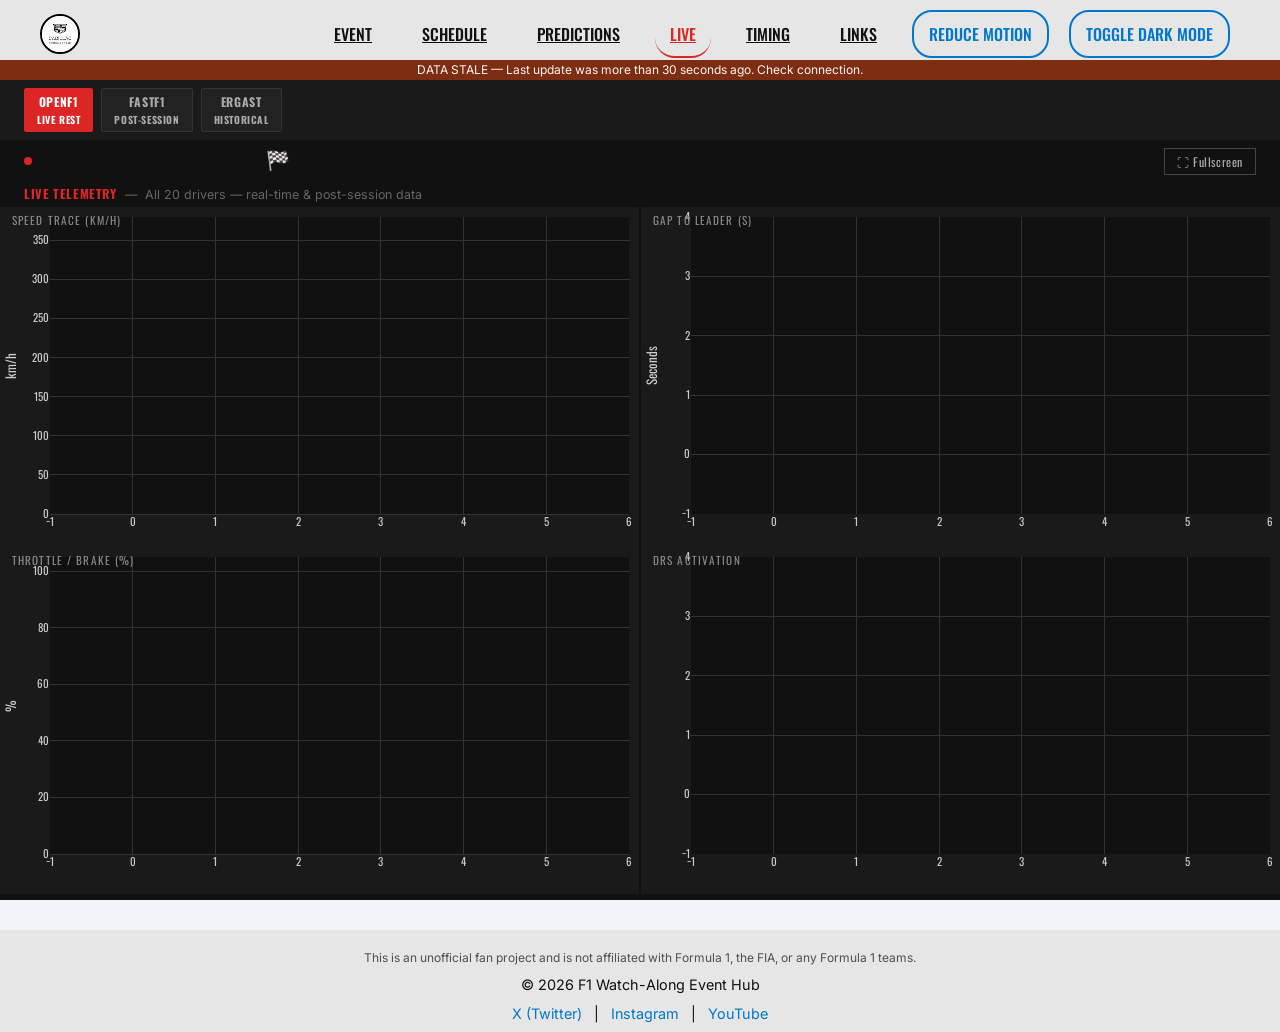
==== commit d3310a1a: "Add live timing tower + track map page (timing.html) timing.html — full-viewport split-screen dashbo" ====
--- a/live.html
+++ b/live.html
@@ -96,6 +96,7 @@
         <li><a href="schedule.html">Schedule</a></li>
         <li><a href="index.html#predictions">Predictions</a></li>
         <li><a href="live.html" class="nav-active">Live</a></li>
+        <li><a href="timing.html">Timing</a></li>
         <li><a href="index.html#links">Links</a></li>
         <li><button id="motion-button">Reduce Motion</button></li>
         <li><button id="theme-button">Toggle Dark Mode</button></li>
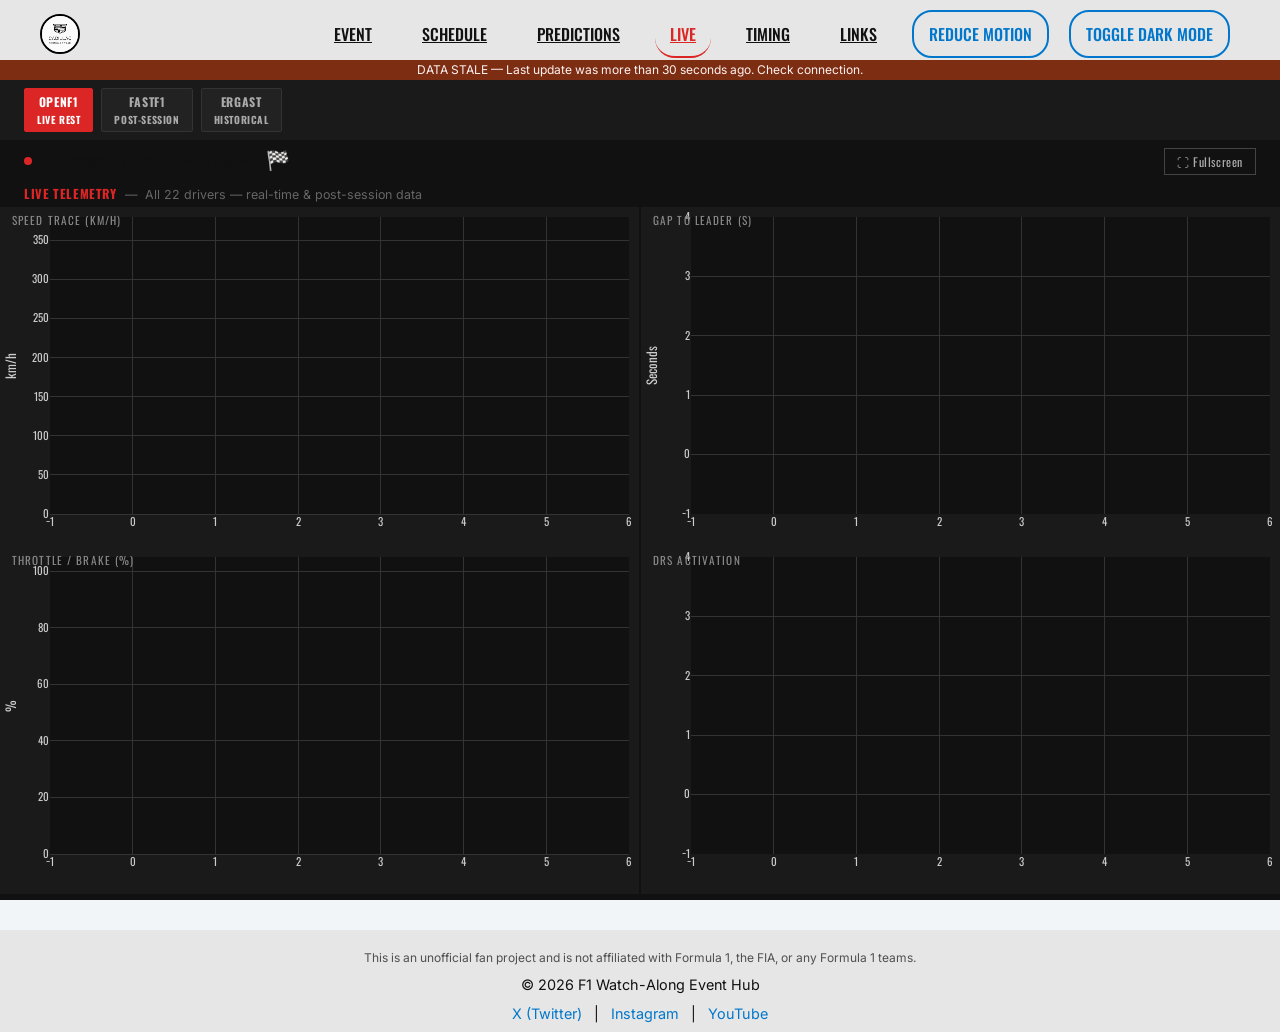
==== commit 21dd3159: "Fix live page: remove internal CLAUDE.md reference, update driver count to 22 - FastF1 message now s" ====
--- a/live.html
+++ b/live.html
@@ -121,7 +121,7 @@
 
     <!-- FastF1 message (shown when FastF1 source selected) -->
     <div class="fastf1-message" id="fastf1-message">
-      FastF1 post-session analysis requires a running Python server. See CLAUDE.md for setup.
+      Post-session analysis is available after each race weekend. Data updates automatically once the session is complete.
     </div>
 
     <!-- Session bar -->
@@ -137,7 +137,7 @@
     <!-- Hero subtitle row -->
     <div style="padding: 0.35rem 1.5rem; background: #111; font-family: 'Inter', sans-serif; font-size: 0.78rem; color: #666; flex-shrink: 0;">
       <strong style="color: #dc2626; font-family: 'Oswald', sans-serif; letter-spacing: 0.05em;">LIVE TELEMETRY</strong>
-      &nbsp;&mdash;&nbsp; All 20 drivers &mdash; real-time &amp; post-session data
+      &nbsp;&mdash;&nbsp; All 22 drivers &mdash; real-time &amp; post-session data
     </div>
 
     <!-- 2x2 Plotly chart grid -->
--- a/styles.css
+++ b/styles.css
@@ -896,7 +896,8 @@
 
 .driver-card img {
   width: 100%;
-  aspect-ratio: 4 / 5; 
+  height: 200px;
+  aspect-ratio: unset;
   object-fit: cover;
   object-position: center top;
   border-radius: 0;
@@ -912,8 +913,8 @@
 
 .car-card {
   background: var(--card-bg);
-  border-radius: 0; 
-  padding: 0; 
+  border-radius: 0;
+  padding: 0;
   text-align: center;
   width: 100%;
   box-shadow: 0 2px 8px rgba(0,0,0,0.1);
@@ -921,11 +922,31 @@
   transition: transform 0.2s, background 0.3s ease;
 }
 
+/* Blurred background fill — handles any image aspect ratio.
+   .car-img-wrap is injected by JS around each car <img>. */
+.car-img-wrap {
+  position: relative;
+  height: 160px;
+  overflow: hidden;
+}
+
+.car-img-wrap::before {
+  content: '';
+  position: absolute;
+  inset: -10px;
+  background: var(--car-img) center / cover no-repeat;
+  filter: blur(12px) brightness(0.6);
+  z-index: 0;
+}
+
 .car-card img {
+  position: relative;
+  z-index: 1;
   width: 100%;
-  aspect-ratio: 3 / 1; 
-  object-fit: cover; 
-  border-radius: 0; 
+  height: 100%;
+  aspect-ratio: unset;
+  object-fit: contain;
+  border-radius: 0;
 }
 
 .car-card h4 {
@@ -933,8 +954,80 @@
   margin: 0; 
 }
 
-.car-card:hover { 
-  transform: scale(1.03); 
+.car-card:hover {
+  transform: scale(1.03);
+}
+
+/* ============================================================
+   F1 NEWS FEED BLOCK
+   ============================================================ */
+.news-feed-block {
+  background: var(--card-bg);
+  border: 1px solid var(--border);
+  border-radius: 8px;
+  padding: 20px;
+  display: flex;
+  flex-direction: column;
+  gap: 12px;
+}
+
+.news-feed-title {
+  font-family: 'Oswald', sans-serif;
+  font-size: 1rem;
+  font-weight: 700;
+  text-transform: uppercase;
+  letter-spacing: 0.08em;
+  color: var(--accent);
+  margin: 0;
+  padding-bottom: 10px;
+  border-bottom: 2px solid var(--accent);
+}
+
+.news-feed-list {
+  list-style: none;
+  margin: 0;
+  padding: 0;
+  display: flex;
+  flex-direction: column;
+  gap: 0;
+  overflow-y: auto;
+  max-height: 340px;
+}
+
+.news-feed-list li {
+  padding: 10px 0;
+  border-bottom: 1px solid var(--border);
+}
+
+.news-feed-list li:last-child {
+  border-bottom: none;
+}
+
+.news-feed-list a {
+  color: var(--text);
+  text-decoration: none;
+  font-size: 0.85rem;
+  line-height: 1.4;
+  font-weight: 500;
+  display: block;
+  transition: color 0.2s;
+}
+
+.news-feed-list a:hover {
+  color: var(--accent);
+}
+
+.news-feed-meta {
+  display: block;
+  font-size: 0.72rem;
+  color: var(--text-muted);
+  margin-top: 3px;
+}
+
+.news-feed-loading {
+  color: var(--text-muted);
+  font-size: 0.85rem;
+  font-style: italic;
 }
 
 .select-btn {
@@ -1901,6 +1994,8 @@
   gap: 4px;
   padding: 0 20px 15px 20px;
   flex: 1;
+  max-height: 420px;
+  overflow-y: auto;
 }
 
 .standings-loading {
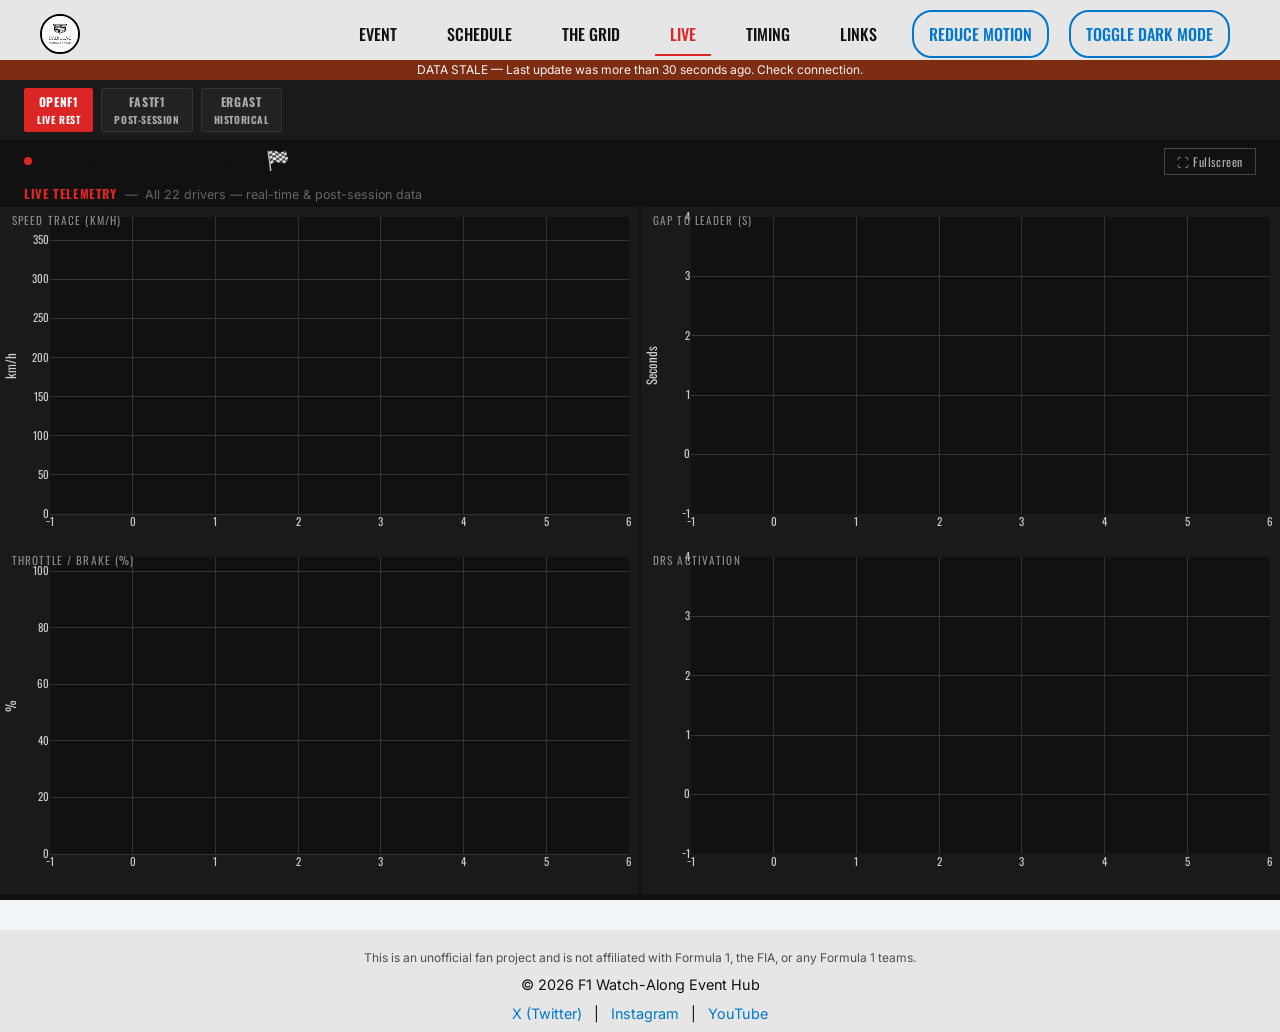
==== commit 352aa64e: "Replace 'Predictions' with 'The Grid' in all secondary page navs Co-Authored-By: Claude Sonnet 4.6 <" ====
--- a/live.html
+++ b/live.html
@@ -94,7 +94,7 @@
       <ul>
         <li><a href="index.html#event">Event</a></li>
         <li><a href="schedule.html">Schedule</a></li>
-        <li><a href="index.html#predictions">Predictions</a></li>
+        <li><a href="index.html#predictions">The Grid</a></li>
         <li><a href="live.html" class="nav-active">Live</a></li>
         <li><a href="timing.html">Timing</a></li>
         <li><a href="index.html#links">Links</a></li>
--- a/styles.css
+++ b/styles.css
@@ -178,12 +178,12 @@
 }
 
 .navbar ul li a, #theme-button, #motion-button {
-    font-family: 'Oswald', sans-serif; 
-    font-weight: 500; 
+    font-family: 'Oswald', sans-serif;
+    font-weight: 500;
     text-transform: uppercase;
     font-size: 1rem;
-    padding: 10px 15px; 
-    border-radius: 20px;
+    padding: 10px 15px;
+    text-decoration: none;
 }
 
 /* Commented out for now. Not 100% sold on it! */
@@ -576,7 +576,7 @@
   align-items: center;
   justify-content: center;
   height: 200px;
-  background: var(--header-footer-bg);
+  background: #0d0d0d;
   overflow: hidden;
 }
 
@@ -709,16 +709,123 @@
   margin-bottom: 0;
 }
 
-/* Uniform H3 styling across all cards */
+/* Dark overlay treatment on podium image */
+.standings-card img {
+  filter: brightness(0.55) saturate(0.7);
+}
+
+/* Telemetry card image wrapper — positions LIVE overlay */
+.telemetry-img-wrap {
+  position: relative;
+  overflow: hidden;
+  flex-shrink: 0;
+}
+
+.telemetry-img-wrap img {
+  display: block;
+}
+
+/* Green pulsing LIVE overlay — hidden by default, shown when is-live */
+.telemetry-live-overlay {
+  display: none;
+  position: absolute;
+  inset: 0;
+  align-items: center;
+  justify-content: center;
+  font-family: 'Oswald', sans-serif;
+  font-size: 3.2rem;
+  font-weight: 700;
+  letter-spacing: 0.2em;
+}
+
+.telemetry-live-overlay.is-live {
+  display: flex;
+}
+
+.telemetry-live-overlay::before {
+  content: '';
+  position: absolute;
+  inset: 0;
+  background: rgba(0, 0, 0, 0.55);
+}
+
+.telemetry-live-overlay span {
+  position: relative;
+  z-index: 1;
+  color: #4ade80;
+  animation: live-overlay-pulse 1.1s ease-in-out infinite;
+  text-shadow:
+    0 0 10px  rgba(74, 222, 128, 1),
+    0 0 30px  rgba(74, 222, 128, 0.85),
+    0 0 60px  rgba(74, 222, 128, 0.55),
+    0 0 100px rgba(74, 222, 128, 0.3);
+}
+
+@keyframes live-overlay-pulse {
+  0%, 100% {
+    opacity: 1;
+    transform: scale(1);
+    text-shadow:
+      0 0 10px  rgba(74, 222, 128, 1),
+      0 0 30px  rgba(74, 222, 128, 0.85),
+      0 0 60px  rgba(74, 222, 128, 0.55),
+      0 0 100px rgba(74, 222, 128, 0.3);
+  }
+  50% {
+    opacity: 0.7;
+    transform: scale(0.96);
+    text-shadow:
+      0 0 6px   rgba(74, 222, 128, 0.6),
+      0 0 18px  rgba(74, 222, 128, 0.4),
+      0 0 40px  rgba(74, 222, 128, 0.25),
+      0 0 70px  rgba(74, 222, 128, 0.12);
+  }
+}
+
+/* Telemetry card footer — session label stacked above link */
+.telemetry-card-footer {
+  display: flex;
+  flex-direction: column;
+  align-items: center;
+  gap: 2px;
+  padding: 10px 20px 20px 20px;
+  width: 100%;
+  text-align: center;
+}
+
+.telemetry-session-label {
+  font-family: 'Inter', sans-serif;
+  font-size: 0.75rem;
+  color: #888;
+  min-height: 1em;
+}
+
+/* Override card-bottom-link padding when inside telemetry footer */
+.telemetry-card-footer .card-bottom-link {
+  padding: 0;
+}
+
+/* Slat items used as links */
+a.card-content-item {
+  text-decoration: none;
+  color: inherit;
+  display: flex;
+}
+
+/* Uniform H3 styling across all cards — exact match, no inherited drift */
 .standings-card h3,
 .telemetry-card h3,
 .calendar-card h3 {
   font-family: 'Oswald', sans-serif;
+  font-weight: 700;
+  font-size: 1.2rem;
   text-transform: uppercase;
-  font-size: 1.2rem;
+  letter-spacing: 0.08em;
+  color: var(--text);
   margin: 0;
   padding: 20px 20px 15px 20px;
   text-align: center;
+  line-height: 1.2;
 }
 
 /* Unified content list container */
@@ -903,9 +1010,23 @@
   border-radius: 0;
 }
 
-.driver-card:hover { 
-  transform: scale(1.03); 
-}
+.driver-card:hover {
+  transform: scale(1.03);
+}
+
+.driver-pts-badge {
+  display: inline-block;
+  margin-top: 8px;
+  padding: 3px 10px;
+  background: var(--accent);
+  color: #000;
+  font-family: 'Oswald', sans-serif;
+  font-size: 0.78rem;
+  font-weight: 700;
+  letter-spacing: 0.05em;
+  border-radius: 3px;
+}
+
 
 .car-row {
   width: 100%;
@@ -1940,7 +2061,7 @@
 /* Active nav link styling */
 .nav-active {
   color: #dc2626 !important;
-  border-bottom: 2px solid #dc2626;
+  box-shadow: inset 0 -2px 0 0 #dc2626;
 }
 
 /* Section footer link (e.g. "View Full Calendar" button) */
@@ -2012,7 +2133,14 @@
   padding: 5px 8px;
   font-size: 0.78rem;
   border-left: 3px solid transparent;
-  transition: border-color 0.2s;
+  transition: background 0.15s, border-color 0.2s;
+  text-decoration: none;
+  color: inherit;
+  cursor: pointer;
+}
+
+.standings-row:hover {
+  background: rgba(220, 38, 38, 0.07);
 }
 
 .standings-row:nth-child(1) { border-color: var(--color-v-red); }
@@ -2049,20 +2177,7 @@
 }
 
 /* ==============================================
-   TELEMETRY CARD (inline in event grid)
-   ============================================== */
-.telemetry-card .live-teaser-panels {
-  margin: 0;
-  padding: 0 20px 15px 20px;
-  grid-template-columns: 1fr 1fr;
-}
-
-.telemetry-card .live-panel {
-  padding: 0.75rem;
-}
-
-/* ==============================================
-   TELEMETRY SESSION STRIP
+   TELEMETRY SESSION STRIP (legacy — kept for live.html strip variants)
    ============================================== */
 .telemetry-session-strip {
   border-top: 1px solid var(--header-footer-bg);
